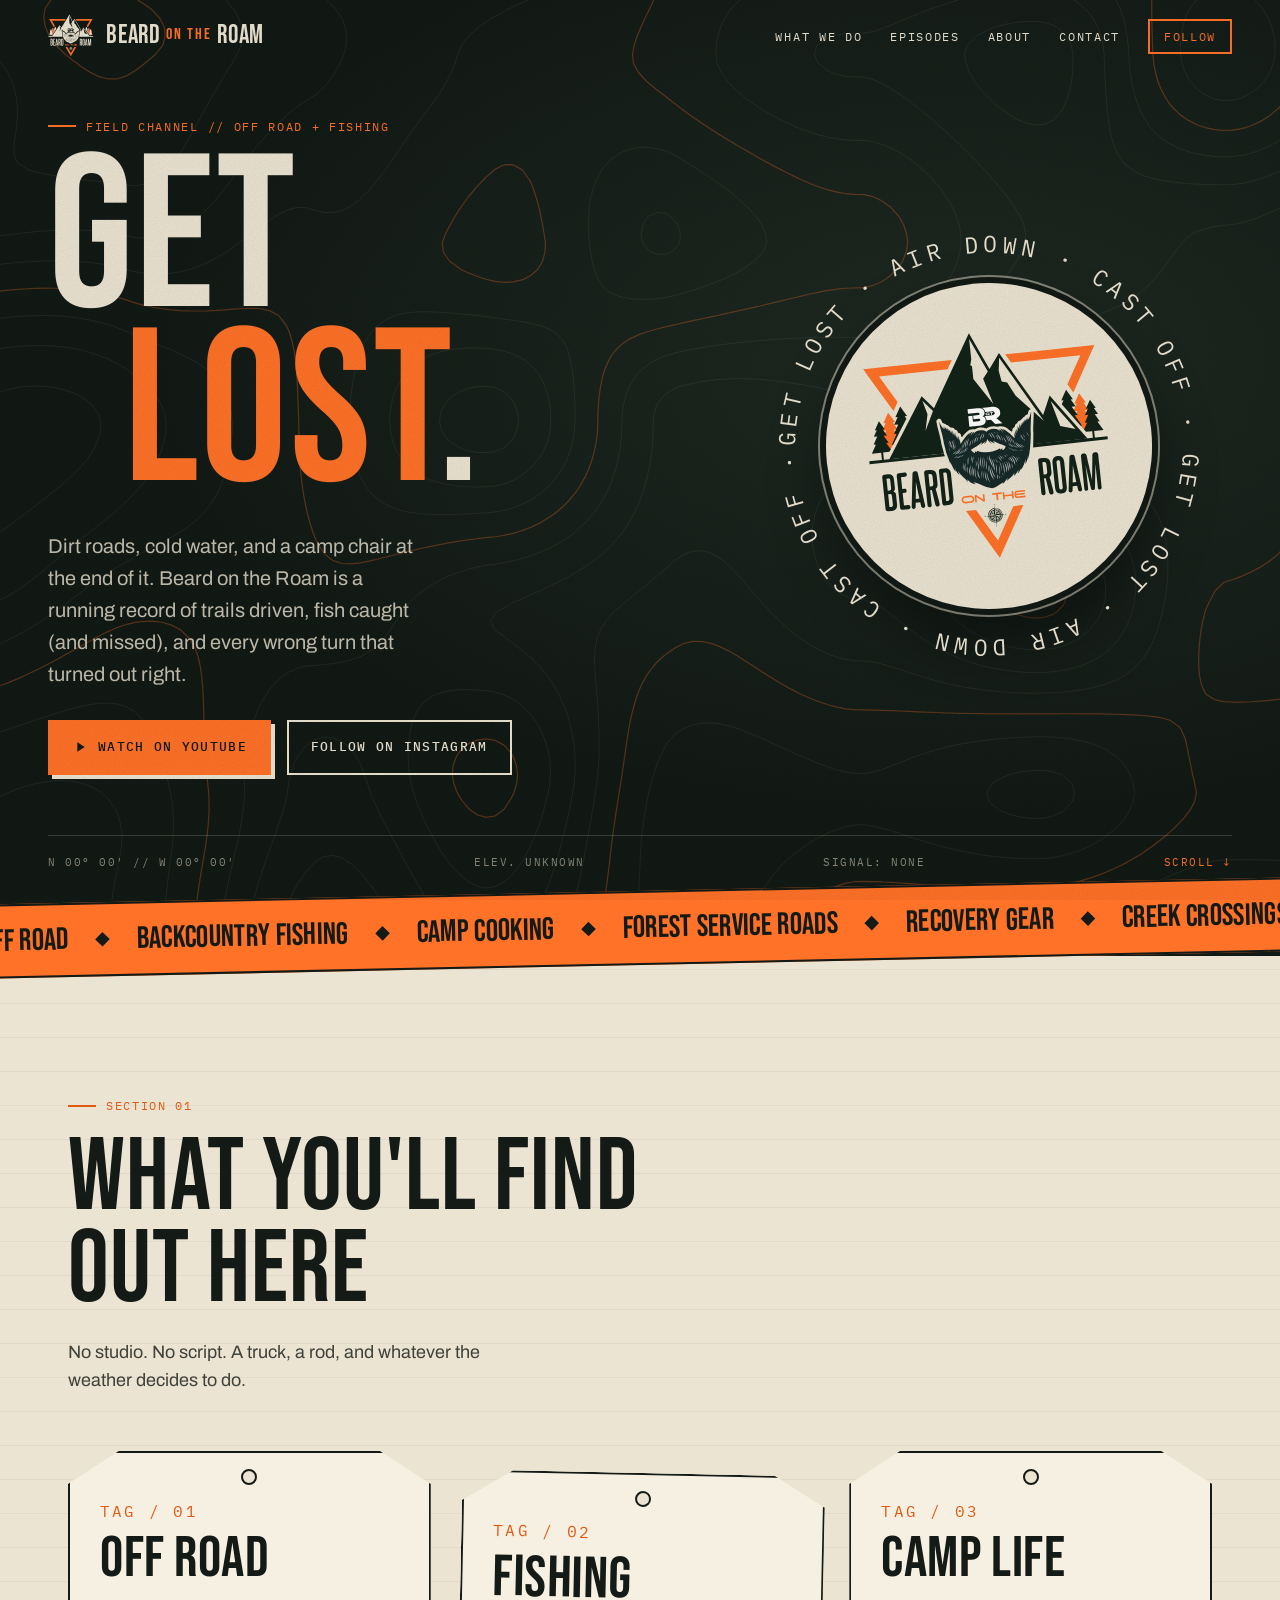
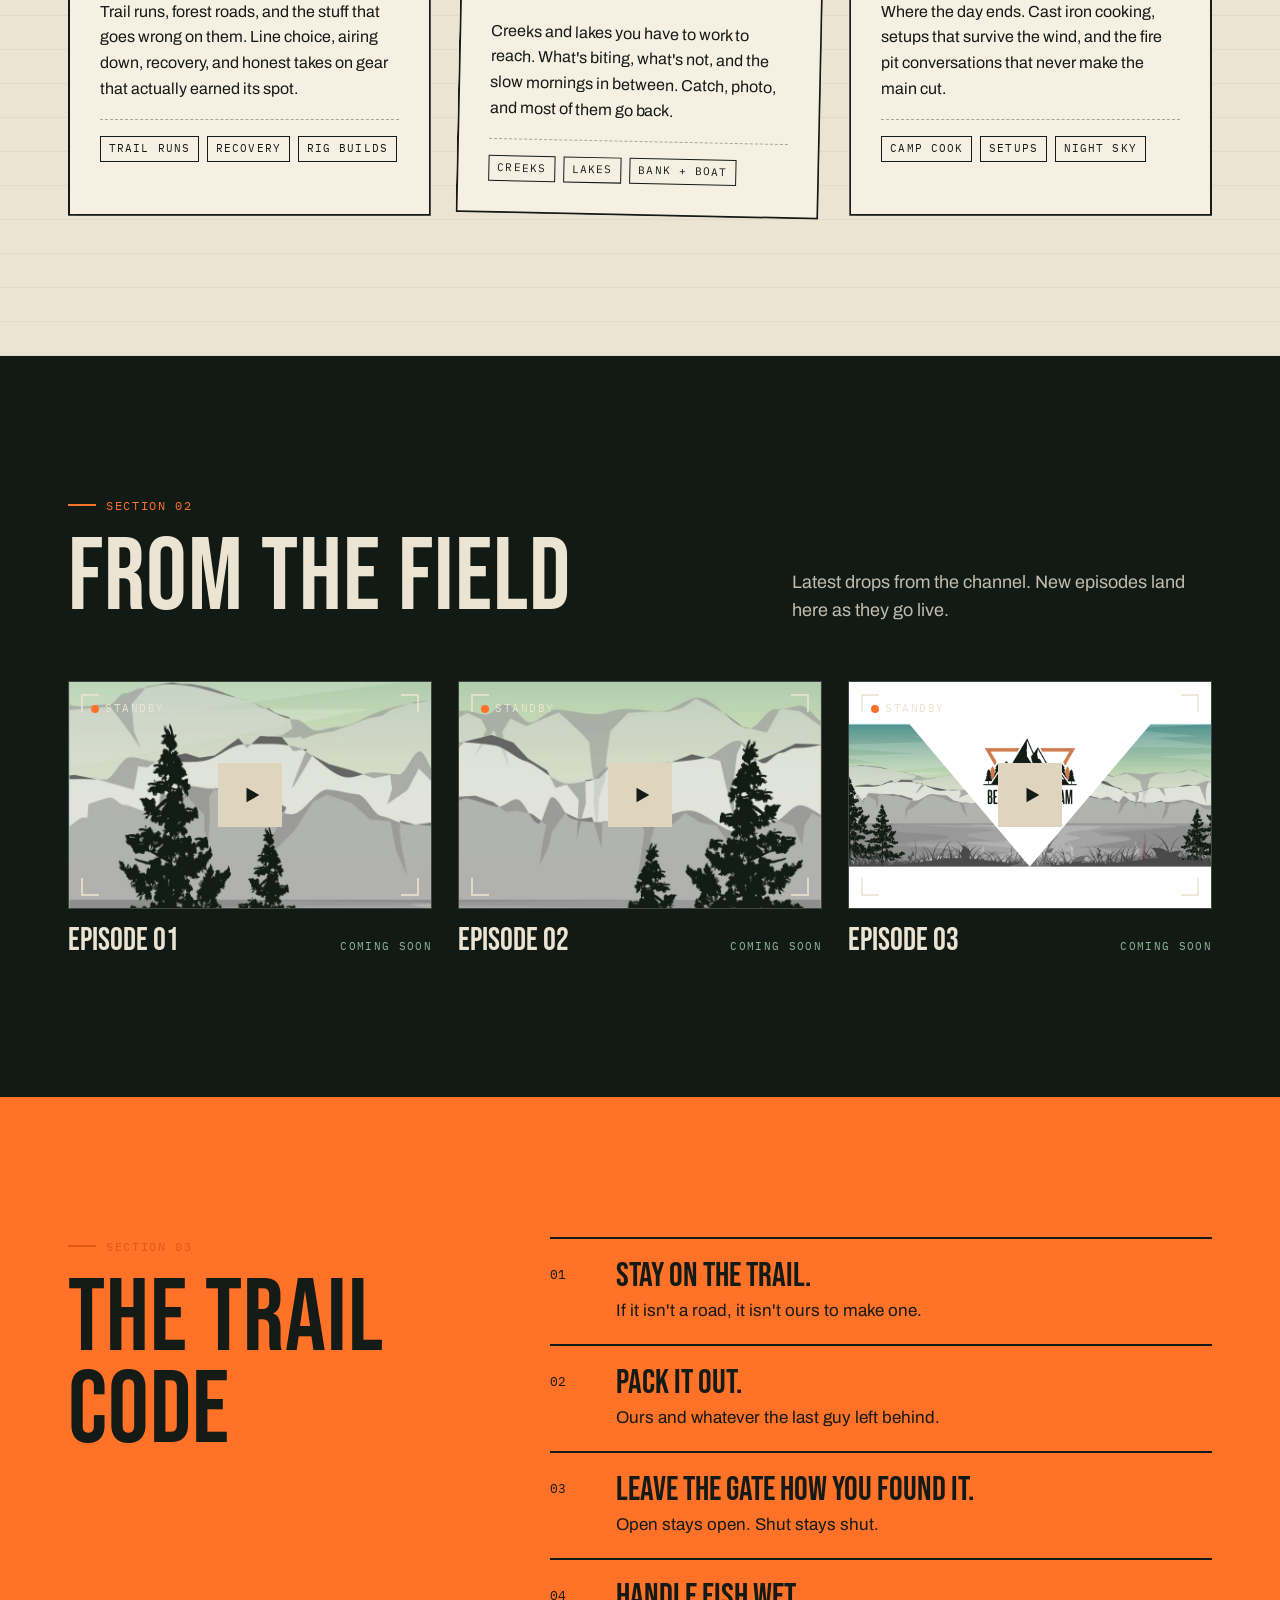
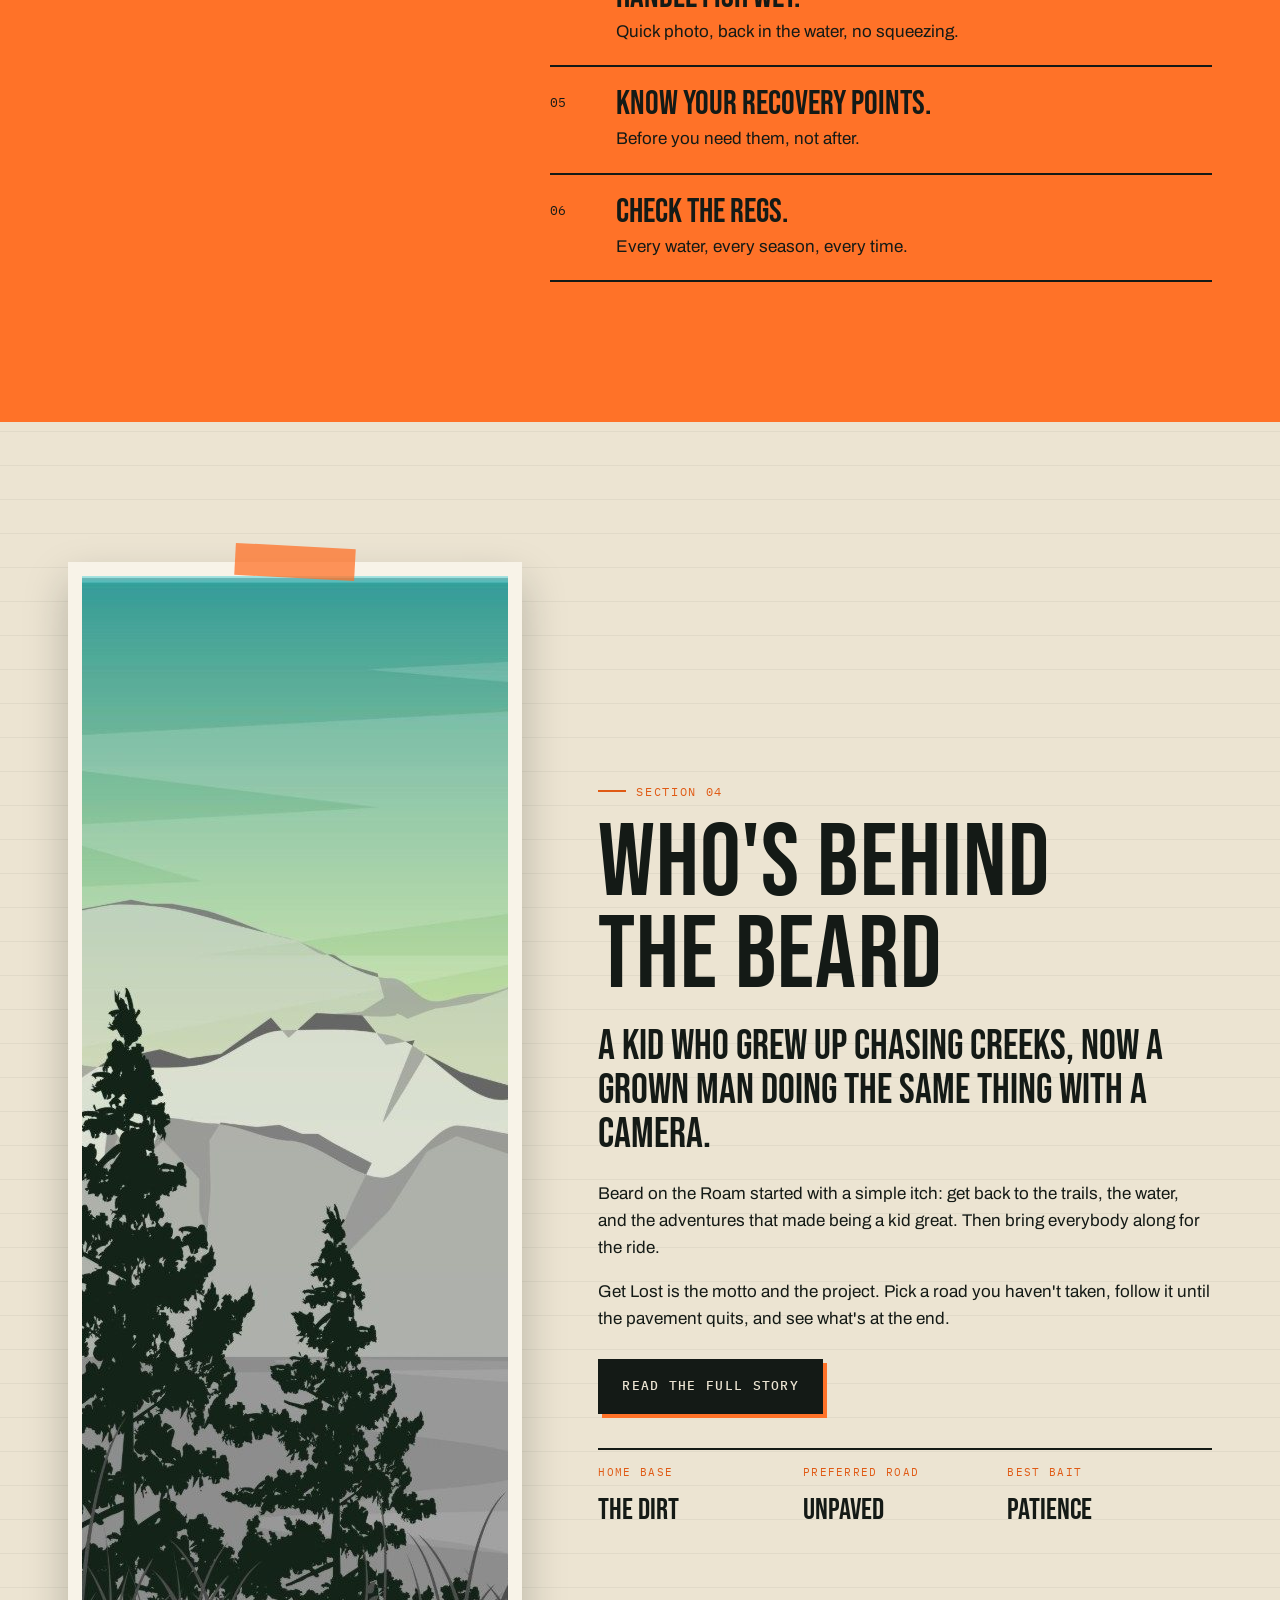
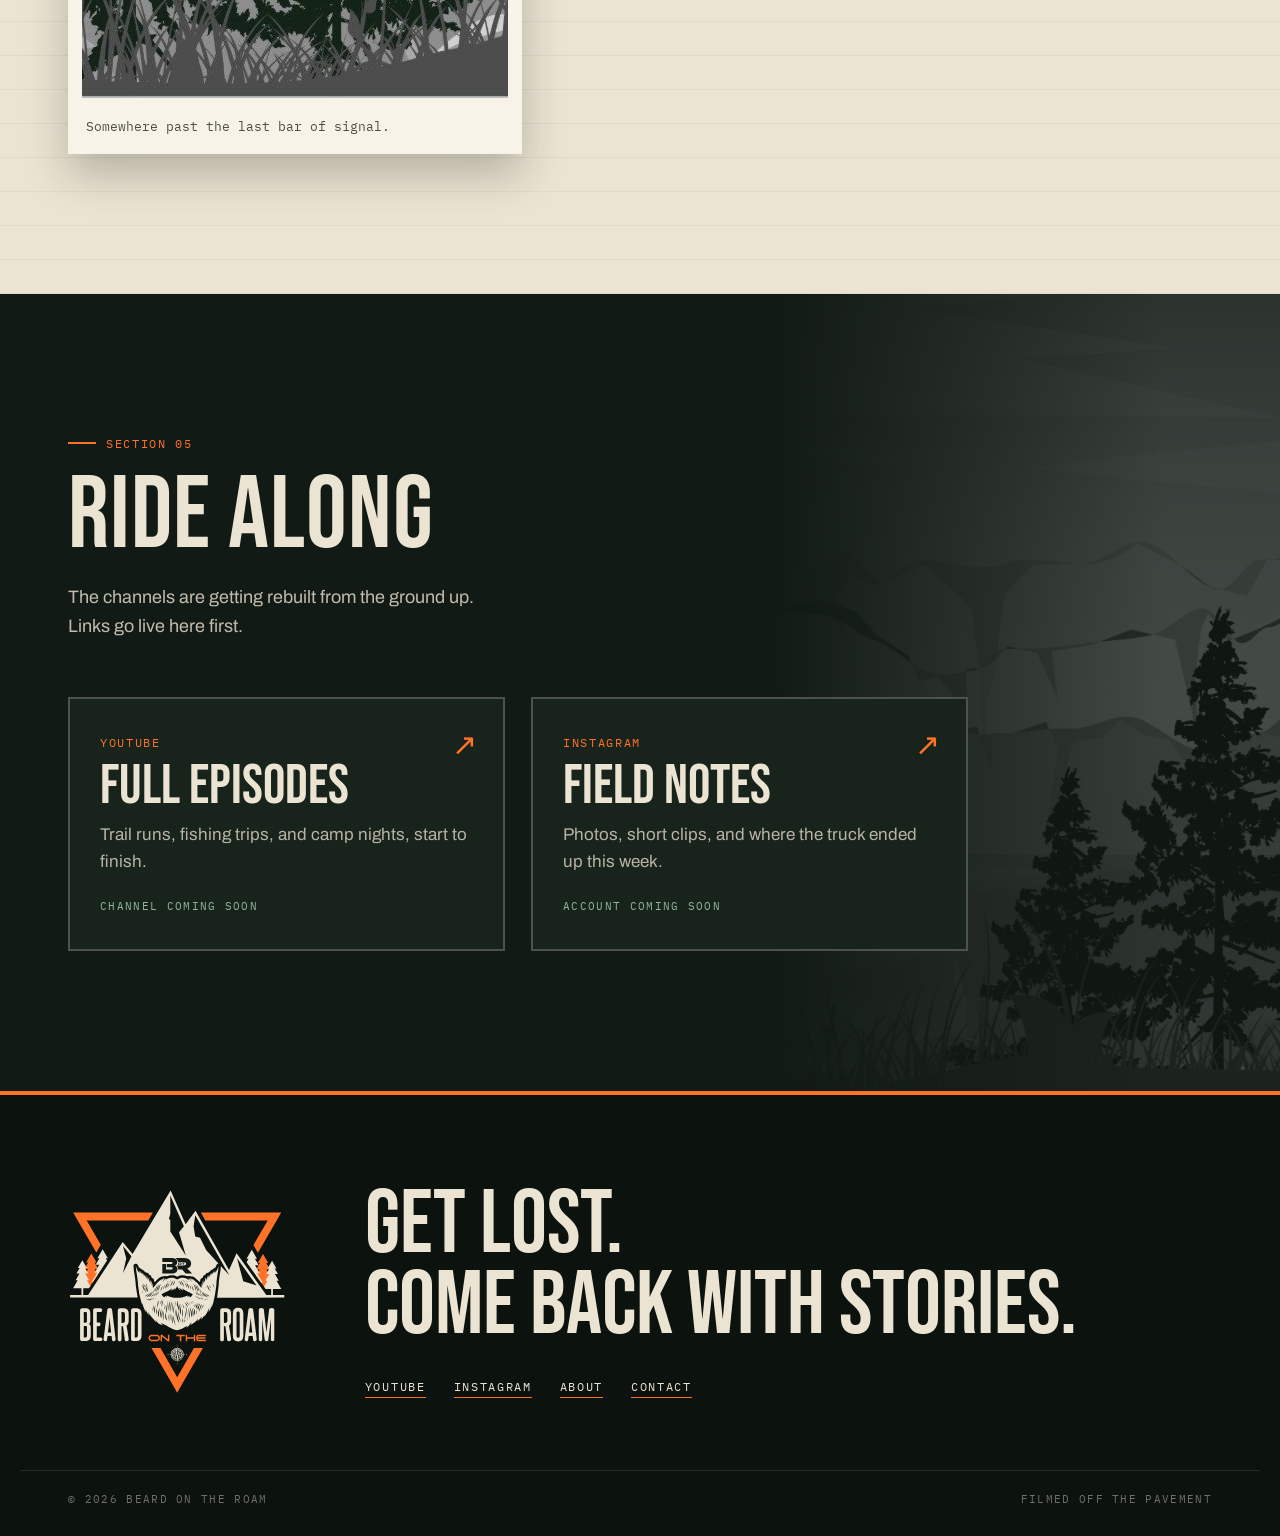
==== index.html @ a8d0b08c "Build Beard on the Roam site: home, about, contact Co-Authored-By: Claude Opus 5.5 <noreply@anthropi" ====
<!doctype html>
<html lang="en">
<head>
  <meta charset="utf-8">
  <meta name="viewport" content="width=device-width, initial-scale=1">
  <title>Beard on the Roam | Off Road, Fishing, Get Lost</title>
  <meta name="description" content="Beard on the Roam. Off road trails, backcountry fishing, and camp life filmed from the dirt. Watch on YouTube, follow on Instagram.">
  <meta name="theme-color" content="#121A15">

  <meta property="og:type" content="website">
  <meta property="og:title" content="Beard on the Roam">
  <meta property="og:description" content="Off road trails, backcountry fishing, and camp life. Get lost with us.">
  <meta property="og:image" content="assets/img/og-banner.jpg">
  <meta name="twitter:card" content="summary_large_image">

  <link rel="icon" type="image/svg+xml" href="assets/img/mark.svg">
  <link rel="preconnect" href="https://fonts.googleapis.com">
  <link rel="preconnect" href="https://fonts.gstatic.com" crossorigin>
  <link href="https://fonts.googleapis.com/css2?family=Bebas+Neue&family=Archivo:wght@400;500;700&family=IBM+Plex+Mono:wght@400;500&display=swap" rel="stylesheet">
  <link rel="stylesheet" href="assets/css/style.css">
</head>
<body>

  <a class="skip" href="#main">Skip to content</a>

  <!-- ============ HEADER ============ -->
  <header class="site-header" id="top">
    <a class="brand" href="index.html" aria-label="Beard on the Roam home">
      <img src="assets/img/logo-light.svg" alt="" width="46" height="44">
      <span class="brand-name">Beard <em>on the</em> Roam</span>
    </a>

    <nav class="nav" aria-label="Main">
      <button class="nav-toggle" aria-expanded="false" aria-controls="nav-list">
        <span class="nav-toggle-bars" aria-hidden="true"></span>
        <span class="sr">Menu</span>
      </button>
      <ul id="nav-list">
        <li><a href="index.html#what">What We Do</a></li>
        <li><a href="index.html#episodes">Episodes</a></li>
        <li><a href="about.html">About</a></li>
        <li><a href="contact.html">Contact</a></li>
        <li><a class="nav-cta" href="index.html#follow">Follow</a></li>
      </ul>
    </nav>
  </header>

  <main id="main">

    <!-- ============ HERO ============ -->
    <section class="hero">
      <canvas class="topo" aria-hidden="true"></canvas>

      <div class="hero-inner">
        <div class="hero-copy">
          <p class="label"><span class="dot"></span> Field Channel // Off Road + Fishing</p>
          <h1 class="hero-title">
            <span>Get</span>
            <span class="hero-title-2">Lost<i>.</i></span>
          </h1>
          <p class="hero-sub">
            Dirt roads, cold water, and a camp chair at the end of it.
            Beard on the Roam is a running record of trails driven,
            fish caught (and missed), and every wrong turn that turned out right.
          </p>
          <div class="hero-actions">
            <a class="btn btn-blaze" data-social="youtube" href="#follow">
              <svg viewBox="0 0 24 24" aria-hidden="true"><path d="M8 5v14l11-7z"/></svg>
              Watch on YouTube
            </a>
            <a class="btn btn-ghost" data-social="instagram" href="#follow">Follow on Instagram</a>
          </div>
        </div>

        <div class="hero-badge">
          <div class="patch">
            <img src="assets/img/logo.svg" alt="Beard on the Roam logo: a bearded face over mountains inside an orange triangle with a compass">
          </div>
          <svg class="ring" viewBox="0 0 200 200" aria-hidden="true">
            <defs><path id="circ" d="M100,100 m-88,0 a88,88 0 1,1 176,0 a88,88 0 1,1 -176,0"/></defs>
            <text><textPath href="#circ" textLength="548" lengthAdjust="spacing">GET LOST &#183; AIR DOWN &#183; CAST OFF &#183; GET LOST &#183; AIR DOWN &#183; CAST OFF &#183;</textPath></text>
          </svg>
        </div>
      </div>

      <div class="hero-foot">
        <span>N 00&#176; 00&#8242; // W 00&#176; 00&#8242;</span>
        <span>Elev. Unknown</span>
        <span>Signal: None</span>
        <a href="#what" class="scroll-cue">Scroll <span aria-hidden="true">&#8595;</span></a>
      </div>
    </section>

    <!-- ============ TICKER ============ -->
    <div class="ticker" aria-hidden="true">
      <div class="ticker-track">
        <span>Off Road</span><span>Backcountry Fishing</span><span>Camp Cooking</span><span>Forest Service Roads</span><span>Recovery Gear</span><span>Creek Crossings</span><span>Fire Pit Talks</span>
        <span>Off Road</span><span>Backcountry Fishing</span><span>Camp Cooking</span><span>Forest Service Roads</span><span>Recovery Gear</span><span>Creek Crossings</span><span>Fire Pit Talks</span>
      </div>
    </div>

    <!-- ============ WHAT WE DO ============ -->
    <section class="section paper" id="what">
      <div class="wrap">
        <header class="section-head">
          <p class="label label-dark">Section 01</p>
          <h2>What you'll find<br>out here</h2>
          <p class="section-lede">No studio. No script. A truck, a rod, and whatever the weather decides to do.</p>
        </header>

        <div class="tags">
          <article class="tag">
            <div class="tag-hole" aria-hidden="true"></div>
            <p class="tag-no">Tag / 01</p>
            <h3>Off Road</h3>
            <p>Trail runs, forest roads, and the stuff that goes wrong on them. Line choice, airing down, recovery, and honest takes on gear that actually earned its spot.</p>
            <ul class="tag-meta">
              <li>Trail Runs</li><li>Recovery</li><li>Rig Builds</li>
            </ul>
          </article>

          <article class="tag tag-tilt">
            <div class="tag-hole" aria-hidden="true"></div>
            <p class="tag-no">Tag / 02</p>
            <h3>Fishing</h3>
            <p>Creeks and lakes you have to work to reach. What's biting, what's not, and the slow mornings in between. Catch, photo, and most of them go back.</p>
            <ul class="tag-meta">
              <li>Creeks</li><li>Lakes</li><li>Bank + Boat</li>
            </ul>
          </article>

          <article class="tag">
            <div class="tag-hole" aria-hidden="true"></div>
            <p class="tag-no">Tag / 03</p>
            <h3>Camp Life</h3>
            <p>Where the day ends. Cast iron cooking, setups that survive the wind, and the fire pit conversations that never make the main cut.</p>
            <ul class="tag-meta">
              <li>Camp Cook</li><li>Setups</li><li>Night Sky</li>
            </ul>
          </article>
        </div>
      </div>
    </section>

    <!-- ============ EPISODES ============ -->
    <section class="section dark" id="episodes">
      <div class="wrap">
        <header class="section-head section-head-split">
          <div>
            <p class="label">Section 02</p>
            <h2>From the field</h2>
          </div>
          <p class="section-lede">Latest drops from the channel. New episodes land here as they go live.</p>
        </header>

        <!-- Cards are built by assets/js/main.js from the EPISODES list -->
        <div class="episodes" id="episode-grid"></div>
      </div>
    </section>

    <!-- ============ TRAIL CODE ============ -->
    <section class="section blaze" id="code">
      <div class="wrap code-wrap">
        <header class="section-head">
          <p class="label label-dark">Section 03</p>
          <h2>The trail code</h2>
        </header>
        <ol class="code-list">
          <li><span>Stay on the trail.</span> If it isn't a road, it isn't ours to make one.</li>
          <li><span>Pack it out.</span> Ours and whatever the last guy left behind.</li>
          <li><span>Leave the gate how you found it.</span> Open stays open. Shut stays shut.</li>
          <li><span>Handle fish wet.</span> Quick photo, back in the water, no squeezing.</li>
          <li><span>Know your recovery points.</span> Before you need them, not after.</li>
          <li><span>Check the regs.</span> Every water, every season, every time.</li>
        </ol>
      </div>
    </section>

    <!-- ============ ABOUT ============ -->
    <section class="section paper about" id="about">
      <div class="wrap about-grid">
        <figure class="about-photo">
          <img src="assets/img/landscape-left.jpg" alt="Illustrated pine trees in front of layered gray mountains under a green sky" loading="lazy" width="760" height="1122">
          <figcaption>Somewhere past the last bar of signal.</figcaption>
        </figure>

        <div class="about-copy">
          <p class="label label-dark">Section 04</p>
          <h2>Who's behind<br>the beard</h2>
          <p class="big">A kid who grew up chasing creeks, now a grown man doing the same thing with a camera.</p>
          <p>
            Beard on the Roam started with a simple itch: get back to the trails, the water,
            and the adventures that made being a kid great. Then bring everybody along for the ride.
          </p>
          <p>
            Get Lost is the motto and the project. Pick a road you haven't taken,
            follow it until the pavement quits, and see what's at the end.
          </p>
          <a class="btn btn-dark" href="about.html">Read the full story</a>
          <dl class="stats">
            <div><dt>Home Base</dt><dd>The Dirt</dd></div>
            <div><dt>Preferred Road</dt><dd>Unpaved</dd></div>
            <div><dt>Best Bait</dt><dd>Patience</dd></div>
          </dl>
        </div>
      </div>
    </section>

    <!-- ============ FOLLOW ============ -->
    <section class="section dark follow" id="follow">
      <div class="wrap">
        <header class="section-head">
          <p class="label">Section 05</p>
          <h2>Ride along</h2>
          <p class="section-lede">The channels are getting rebuilt from the ground up. Links go live here first.</p>
        </header>

        <div class="follow-grid">
          <a class="follow-card" data-social="youtube" href="#follow">
            <span class="follow-kind">YouTube</span>
            <span class="follow-title">Full episodes</span>
            <span class="follow-desc">Trail runs, fishing trips, and camp nights, start to finish.</span>
            <span class="follow-status" data-status="youtube">Channel coming soon</span>
            <span class="follow-arrow" aria-hidden="true">&#8599;</span>
          </a>
          <a class="follow-card" data-social="instagram" href="#follow">
            <span class="follow-kind">Instagram</span>
            <span class="follow-title">Field notes</span>
            <span class="follow-desc">Photos, short clips, and where the truck ended up this week.</span>
            <span class="follow-status" data-status="instagram">Account coming soon</span>
            <span class="follow-arrow" aria-hidden="true">&#8599;</span>
          </a>
        </div>
      </div>
      <img class="follow-scene" src="assets/img/landscape-right.jpg" alt="" loading="lazy" width="760" height="1122">
    </section>

  </main>

  <!-- ============ FOOTER ============ -->
  <footer class="site-footer">
    <div class="wrap footer-inner">
      <img class="footer-logo" src="assets/img/logo-light.svg" alt="Beard on the Roam" width="220" height="208" loading="lazy">
      <div class="footer-copy">
        <p class="footer-big">Get lost.<br>Come back with stories.</p>
        <ul class="footer-links">
          <li><a data-social="youtube" href="#follow">YouTube</a></li>
          <li><a data-social="instagram" href="#follow">Instagram</a></li>
          <li><a href="about.html">About</a></li>
          <li><a href="contact.html">Contact</a></li>
        </ul>
      </div>
    </div>
    <div class="wrap footer-base">
      <span>&#169; <span id="year"></span> Beard on the Roam</span>
      <span>Filmed off the pavement</span>
    </div>
  </footer>

  <script src="assets/js/main.js"></script>
</body>
</html>
---- assets/css/style.css ----
/* =========================================================
   Beard on the Roam
   Palette pulled straight from the logo file.
   ========================================================= */

:root {
  --pine: #121A15;        /* page dark */
  --pine-2: #18231C;      /* raised dark */
  --forest: #13231A;      /* logo dark green */
  --bone: #ECE4D2;        /* paper */
  --bone-2: #DFD5BF;      /* paper shade */
  --blaze: #FF7228;       /* logo orange */
  --blaze-deep: #E05A14;
  --rock: #B3B3B3;        /* logo gray */
  --sage: #8FB89A;        /* from the banner sky */
  --ink: #141A16;

  --display: "Bebas Neue", "Oswald", Impact, sans-serif;
  --body: "Archivo", "Helvetica Neue", Arial, sans-serif;
  --mono: "IBM Plex Mono", ui-monospace, Menlo, monospace;

  --gutter: clamp(16px, 4vw, 48px);
  --max: 1240px;
}

*, *::before, *::after { box-sizing: border-box; }
html { scroll-behavior: smooth; overflow-x: clip; }
body {
  margin: 0;
  background: var(--pine);
  color: var(--bone);
  font-family: var(--body);
  font-size: 17px;
  line-height: 1.6;
  -webkit-font-smoothing: antialiased;
  overflow-x: clip;
}
img { max-width: 100%; display: block; }
a { color: inherit; }
h1, h2, h3 { font-family: var(--display); font-weight: 400; line-height: .9; letter-spacing: .01em; margin: 0; }
p { margin: 0 0 1em; }

/* film grain over everything */
body::after {
  content: "";
  position: fixed; inset: 0;
  pointer-events: none;
  z-index: 100;
  opacity: .09;
  background-image: url("data:image/svg+xml,%3Csvg xmlns='http://www.w3.org/2000/svg' width='220' height='220'%3E%3Cfilter id='n'%3E%3CfeTurbulence type='fractalNoise' baseFrequency='.85' numOctaves='3' stitchTiles='stitch'/%3E%3CfeColorMatrix values='0 0 0 0 0 0 0 0 0 0 0 0 0 0 0 0 0 0 .9 0'/%3E%3C/filter%3E%3Crect width='100%25' height='100%25' filter='url(%23n)'/%3E%3C/svg%3E");
}

.skip { position: absolute; left: -999px; top: 8px; background: var(--blaze); color: var(--ink); padding: 8px 12px; z-index: 200; }
.skip:focus { left: 8px; }
.sr { position: absolute; width: 1px; height: 1px; overflow: hidden; clip: rect(0 0 0 0); }
:focus-visible { outline: 2px dashed var(--blaze); outline-offset: 3px; }

.wrap { max-width: var(--max); margin: 0 auto; padding: 0 var(--gutter); }

/* ---------- labels ---------- */
.label {
  font-family: var(--mono);
  font-size: 12px;
  letter-spacing: .14em;
  text-transform: uppercase;
  color: var(--blaze);
  margin: 0 0 18px;
  display: flex; align-items: center; gap: 10px;
}
.label::before { content: ""; width: 28px; height: 2px; background: currentColor; }
.label .dot { display: none; }
.label-dark { color: var(--blaze-deep); }

/* ---------- buttons ---------- */
.btn {
  display: inline-flex; align-items: center; gap: 10px;
  font-family: var(--mono); font-size: 13px; font-weight: 500;
  letter-spacing: .1em; text-transform: uppercase; text-decoration: none;
  padding: 15px 22px;
  border: 2px solid transparent;
  transition: transform .15s ease, background .15s ease, color .15s ease;
  cursor: pointer;
}
.btn svg { width: 16px; height: 16px; fill: currentColor; }
.btn:hover { transform: translate(-2px, -2px); }
.btn-blaze { background: var(--blaze); color: var(--ink); box-shadow: 4px 4px 0 var(--bone); }
.btn-blaze:hover { box-shadow: 6px 6px 0 var(--bone); }
.btn-ghost { border-color: var(--bone); color: var(--bone); }
.btn-ghost:hover { background: var(--bone); color: var(--ink); }
.btn-dark { background: var(--ink); color: var(--bone); box-shadow: 4px 4px 0 var(--blaze); }
.btn-dark:hover { box-shadow: 6px 6px 0 var(--blaze); }

/* =========================================================
   HEADER
   ========================================================= */
.site-header {
  position: fixed; top: 0; left: 0; right: 0; z-index: 50;
  display: flex; align-items: center; justify-content: space-between;
  padding: 14px var(--gutter);
  transition: background .25s ease, border-color .25s ease;
  border-bottom: 1px solid transparent;
}
.site-header.is-solid { background: rgba(18, 26, 21, .94); border-color: rgba(236, 228, 210, .12); backdrop-filter: blur(6px); }
.brand { display: flex; align-items: center; gap: 12px; text-decoration: none; }
.brand img { width: 46px; height: auto; }
.brand-name { font-family: var(--display); font-size: 26px; letter-spacing: .03em; line-height: 1; }
.brand-name em { font-style: normal; color: var(--blaze); font-size: .62em; vertical-align: middle; letter-spacing: .12em; }

.nav ul { list-style: none; margin: 0; padding: 0; display: flex; gap: 28px; align-items: center; }
.nav a {
  font-family: var(--mono); font-size: 12px; letter-spacing: .14em; text-transform: uppercase;
  text-decoration: none; padding: 6px 0; position: relative;
}
.nav a:not(.nav-cta)::after {
  content: ""; position: absolute; left: 0; right: 100%; bottom: 0; height: 2px; background: var(--blaze);
  transition: right .2s ease;
}
.nav a:not(.nav-cta):hover::after, .nav a[aria-current="page"]::after { right: 0; }
.nav-cta { border: 2px solid var(--blaze); color: var(--blaze); padding: 8px 14px !important; }
.nav-cta:hover { background: var(--blaze); color: var(--ink); }
.nav-toggle { display: none; }

@media (max-width: 860px) {
  .nav-toggle {
    display: grid; place-items: center; width: 44px; height: 44px;
    background: none; border: 2px solid var(--bone); color: var(--bone); cursor: pointer; position: relative; z-index: 2;
  }
  .nav-toggle-bars, .nav-toggle-bars::before, .nav-toggle-bars::after {
    display: block; width: 20px; height: 2px; background: currentColor; position: relative; transition: transform .2s ease;
  }
  .nav-toggle-bars::before, .nav-toggle-bars::after { content: ""; position: absolute; left: 0; }
  .nav-toggle-bars::before { top: -6px; }
  .nav-toggle-bars::after { top: 6px; }
  .nav-toggle[aria-expanded="true"] .nav-toggle-bars { background: transparent; }
  .nav-toggle[aria-expanded="true"] .nav-toggle-bars::before { transform: translateY(6px) rotate(45deg); }
  .nav-toggle[aria-expanded="true"] .nav-toggle-bars::after { transform: translateY(-6px) rotate(-45deg); }

  .nav ul {
    position: fixed; inset: 0; background: var(--pine);
    flex-direction: column; justify-content: center; gap: 22px;
    transform: translateY(-100%); transition: transform .3s ease;
  }
  .nav ul.is-open { transform: none; }
  .nav a { font-family: var(--display); font-size: 44px; letter-spacing: .02em; }
  .nav-cta { font-size: 36px !important; }
  .brand-name { font-size: 22px; }
}

/* =========================================================
   HERO
   ========================================================= */
.hero {
  position: relative;
  min-height: 100svh;
  display: flex; flex-direction: column; justify-content: center;
  padding: 110px var(--gutter) 0;
  overflow: hidden;
  background:
    radial-gradient(ellipse at 75% 40%, rgba(143, 184, 154, .10), transparent 60%),
    var(--pine);
}
.topo { position: absolute; inset: 0; width: 100%; height: 100%; opacity: .55; }
.hero-inner {
  position: relative; z-index: 1;
  max-width: var(--max); width: 100%; margin: 0 auto;
  display: grid; grid-template-columns: 1.15fr .85fr; gap: 40px; align-items: center;
}
.hero-title { font-size: clamp(120px, 17vw, 250px); line-height: .8; margin: 0 0 28px; }
.hero-title span { display: block; }
.hero-title-2 { color: var(--blaze); margin-left: .35em; }
.hero-title i { color: var(--bone); font-style: normal; }
.hero-sub { max-width: 34ch; font-size: clamp(17px, 1.6vw, 20px); color: rgba(236, 228, 210, .82); }
.hero-actions { display: flex; flex-wrap: wrap; gap: 16px; margin-top: 30px; }

.hero-badge { position: relative; justify-self: center; width: min(440px, 100%); aspect-ratio: 1; display: grid; place-items: center; }
.patch {
  width: 74%;
  background: var(--bone);
  padding: 9%;
  border-radius: 50%;
  aspect-ratio: 1;
  display: grid; place-items: center;
  box-shadow: 0 0 0 6px var(--pine), 0 0 0 8px rgba(236, 228, 210, .5), 0 30px 60px rgba(0, 0, 0, .45);
  transform: rotate(-6deg);
}
.ring { position: absolute; inset: 0; width: 100%; height: 100%; animation: spin 50s linear infinite; }
.ring text { font-family: var(--mono); font-size: 10.5px; fill: var(--bone); }
@keyframes spin { to { transform: rotate(360deg); } }

.hero-foot {
  position: relative; z-index: 1;
  max-width: var(--max); width: 100%; margin: 60px auto 0;
  display: flex; flex-wrap: wrap; gap: 10px 32px; justify-content: space-between;
  padding: 18px 0 22px;
  border-top: 1px solid rgba(236, 228, 210, .18);
  font-family: var(--mono); font-size: 11px; letter-spacing: .14em; text-transform: uppercase;
  color: rgba(236, 228, 210, .55);
}
.scroll-cue { text-decoration: none; color: var(--blaze); }

@media (max-width: 860px) {
  .hero-inner { grid-template-columns: 1fr; }
  .hero-badge { width: min(300px, 80%); order: -1; }
  .hero-title { font-size: clamp(110px, 34vw, 200px); }
  .hero-foot span:nth-child(2), .hero-foot span:nth-child(3) { display: none; }
}

/* page hero (about / contact) */
.page-hero {
  position: relative; overflow: hidden;
  padding: 160px var(--gutter) 80px;
  border-bottom: 1px solid rgba(236, 228, 210, .14);
}
.page-hero .wrap { position: relative; z-index: 1; padding: 0; }
.page-hero h1 { font-size: clamp(84px, 14vw, 200px); }
.page-hero h1 span { color: var(--blaze); }
.page-hero .hero-sub { max-width: 46ch; margin-top: 24px; }

/* =========================================================
   TICKER
   ========================================================= */
.ticker {
  background: var(--blaze); color: var(--ink);
  overflow: hidden; white-space: nowrap;
  border-top: 2px solid var(--ink); border-bottom: 2px solid var(--ink);
  transform: rotate(-1.2deg) scale(1.03);
  position: relative; z-index: 2;
  margin: -8px 0;
}
.ticker-track { display: inline-flex; animation: tick 40s linear infinite; }
.ticker span { font-family: var(--display); font-size: 30px; padding: 10px 0; display: inline-flex; align-items: center; }
.ticker span::after { content: ""; width: 10px; height: 10px; background: var(--ink); transform: rotate(45deg); margin: 0 28px; }
@keyframes tick { to { transform: translateX(-50%); } }

/* =========================================================
   SECTIONS
   ========================================================= */
.section { padding: clamp(80px, 11vw, 140px) 0; position: relative; }
.section h2 { font-size: clamp(56px, 8vw, 110px); }
.section-head { margin-bottom: 56px; }
.section-head-split { display: flex; justify-content: space-between; align-items: end; gap: 30px; flex-wrap: wrap; }
.section-lede { max-width: 42ch; font-size: 18px; margin-top: 20px; opacity: .8; }
.section-head-split .section-lede { margin: 0; }

.paper { background: var(--bone); color: var(--ink); }
.paper::before {
  /* faint ruled paper */
  content: ""; position: absolute; inset: 0; pointer-events: none;
  background-image: repeating-linear-gradient(0deg, rgba(20, 26, 22, .05) 0 1px, transparent 1px 34px);
}
.paper .wrap { position: relative; }
.dark { background: var(--pine); }
.blaze { background: var(--blaze); color: var(--ink); }

/* ---------- luggage tags ---------- */
.tags { display: grid; grid-template-columns: repeat(3, 1fr); gap: 28px; }
.tag {
  position: relative;
  background: #F6F0E2;
  border: 2px solid var(--ink);
  padding: 46px 30px 30px;
  clip-path: polygon(14% 0, 86% 0, 100% 9%, 100% 100%, 0 100%, 0 9%);
  box-shadow: 8px 8px 0 var(--ink);
  transition: transform .2s ease;
}
.tag:hover { transform: rotate(-1deg) translateY(-4px); }
.tag-tilt { transform: rotate(1.2deg); margin-top: 22px; }
.tag-tilt:hover { transform: rotate(0) translateY(-4px); }
.tag-hole {
  position: absolute; top: 16px; left: 50%; width: 16px; height: 16px; margin-left: -8px;
  border-radius: 50%; background: var(--bone); border: 2px solid var(--ink);
}
.tag-no { font-family: var(--mono); font-size: 12px; letter-spacing: .14em; text-transform: uppercase; color: var(--blaze-deep); margin-bottom: 8px; }
.tag h3 { font-size: 58px; margin-bottom: 14px; }
.tag p { font-size: 16px; }
.tag-meta { list-style: none; padding: 16px 0 0; margin: 18px 0 0; border-top: 1px dashed rgba(20, 26, 22, .35); display: flex; flex-wrap: wrap; gap: 8px; }
.tag-meta li { font-family: var(--mono); font-size: 11px; letter-spacing: .1em; text-transform: uppercase; border: 1px solid var(--ink); padding: 3px 8px; }

@media (max-width: 900px) {
  .tags { grid-template-columns: 1fr; max-width: 520px; }
  .tag-tilt { margin-top: 0; }
}

/* ---------- episodes ---------- */
.episodes { display: grid; grid-template-columns: repeat(3, 1fr); gap: 26px; }
.ep { text-decoration: none; display: block; }
.ep-thumb {
  position: relative; aspect-ratio: 16 / 10; overflow: hidden;
  background: var(--pine-2);
  border: 1px solid rgba(236, 228, 210, .18);
}
.ep-thumb img { width: 100%; height: 100%; object-fit: cover; filter: grayscale(.4) contrast(1.05); transition: transform .5s ease, filter .3s ease; }
.ep:hover .ep-thumb img { transform: scale(1.05); filter: none; }
.ep-thumb::after { /* corner brackets like a viewfinder */
  content: ""; position: absolute; inset: 12px; pointer-events: none;
  background:
    linear-gradient(var(--bone), var(--bone)) top left / 18px 2px,
    linear-gradient(var(--bone), var(--bone)) top left / 2px 18px,
    linear-gradient(var(--bone), var(--bone)) top right / 18px 2px,
    linear-gradient(var(--bone), var(--bone)) top right / 2px 18px,
    linear-gradient(var(--bone), var(--bone)) bottom left / 18px 2px,
    linear-gradient(var(--bone), var(--bone)) bottom left / 2px 18px,
    linear-gradient(var(--bone), var(--bone)) bottom right / 18px 2px,
    linear-gradient(var(--bone), var(--bone)) bottom right / 2px 18px;
  background-repeat: no-repeat; opacity: .8;
}
.ep-rec {
  position: absolute; top: 18px; left: 22px; z-index: 1;
  font-family: var(--mono); font-size: 11px; letter-spacing: .14em; color: var(--bone);
  display: flex; align-items: center; gap: 6px;
}
.ep-rec::before { content: ""; width: 8px; height: 8px; border-radius: 50%; background: var(--blaze); animation: blink 1.4s steps(2) infinite; }
@keyframes blink { 50% { opacity: 0; } }
.ep-play {
  position: absolute; left: 50%; top: 50%; width: 64px; height: 64px; margin: -32px 0 0 -32px;
  background: var(--blaze); display: grid; place-items: center;
  clip-path: polygon(0 0, 100% 0, 100% 100%, 0 100%);
  transition: transform .2s ease;
}
.ep-play svg { width: 22px; fill: var(--ink); margin-left: 3px; }
.ep:hover .ep-play { transform: scale(1.1) rotate(-4deg); }
.ep-info { padding: 16px 0 0; display: flex; justify-content: space-between; gap: 16px; align-items: baseline; }
.ep-title { font-family: var(--display); font-size: 32px; line-height: 1; }
.ep-meta { font-family: var(--mono); font-size: 11px; letter-spacing: .12em; text-transform: uppercase; color: var(--sage); white-space: nowrap; }
.ep.is-soon .ep-play { background: var(--bone-2); }
.ep.is-soon { cursor: default; }

@media (max-width: 900px) { .episodes { grid-template-columns: 1fr; max-width: 560px; } }

/* ---------- trail code ---------- */
.code-wrap { display: grid; grid-template-columns: .8fr 1.2fr; gap: 40px; }
.code-list { list-style: none; counter-reset: c; margin: 0; padding: 0; border-top: 2px solid var(--ink); }
.code-list li {
  counter-increment: c;
  display: grid; grid-template-columns: 54px 1fr; column-gap: 12px;
  padding: 20px 0; border-bottom: 2px solid var(--ink);
  font-size: 17px;
}
.code-list li::before { content: counter(c, decimal-leading-zero); font-family: var(--mono); font-size: 13px; padding-top: 6px; grid-row: span 2; }
.code-list li span { font-family: var(--display); font-size: 34px; line-height: 1; display: block; margin-bottom: 4px; }
@media (max-width: 860px) { .code-wrap { grid-template-columns: 1fr; } }

/* ---------- about teaser ---------- */
.about-grid { display: grid; grid-template-columns: .85fr 1.15fr; gap: clamp(40px, 6vw, 90px); align-items: center; }
.about-photo { margin: 0; position: relative; transform: rotate(-2deg); background: #F8F3E8; padding: 14px 14px 56px; box-shadow: 0 20px 40px rgba(20, 26, 22, .25); }
.about-photo::before { /* tape */
  content: ""; position: absolute; top: -16px; left: 50%; width: 120px; height: 32px; margin-left: -60px;
  background: rgba(255, 114, 40, .75); transform: rotate(3deg);
}
.about-photo img { aspect-ratio: 4 / 5; object-fit: cover; width: 100%; }
.about-photo figcaption { position: absolute; bottom: 16px; left: 18px; right: 18px; font-family: var(--mono); font-size: 13px; color: #4B4F45; }
.about-copy .big { font-family: var(--display); font-size: clamp(30px, 3.4vw, 42px); line-height: 1.05; margin: 22px 0; }
.about-copy h2 { margin-bottom: 4px; }
.about-copy .btn { margin-top: 10px; }
.stats { display: grid; grid-template-columns: repeat(3, 1fr); margin: 34px 0 0; border-top: 2px solid var(--ink); }
.stats div { padding: 14px 12px 0 0; }
.stats dt { font-family: var(--mono); font-size: 11px; letter-spacing: .12em; text-transform: uppercase; color: var(--blaze-deep); }
.stats dd { margin: 4px 0 0; font-family: var(--display); font-size: 30px; }
@media (max-width: 860px) {
  .about-grid { grid-template-columns: 1fr; }
  .about-photo { max-width: 380px; }
}

/* ---------- follow ---------- */
.follow { overflow: hidden; }
.follow .wrap { position: relative; z-index: 1; }
.follow-grid { display: grid; grid-template-columns: 1fr 1fr; gap: 26px; max-width: 900px; }
.follow-card {
  position: relative; display: flex; flex-direction: column; gap: 8px;
  padding: 34px 30px; text-decoration: none;
  background: var(--pine-2); border: 2px solid rgba(236, 228, 210, .25);
  transition: border-color .2s ease, transform .2s ease;
}
.follow-card:hover { border-color: var(--blaze); transform: translateY(-4px); }
.follow-kind { font-family: var(--mono); font-size: 12px; letter-spacing: .14em; text-transform: uppercase; color: var(--blaze); }
.follow-title { font-family: var(--display); font-size: 56px; line-height: .95; }
.follow-desc { opacity: .75; }
.follow-status { margin-top: 14px; font-family: var(--mono); font-size: 11px; letter-spacing: .12em; text-transform: uppercase; color: var(--sage); }
.follow-arrow { position: absolute; top: 22px; right: 26px; font-size: 30px; color: var(--blaze); transition: transform .2s ease; }
.follow-card:hover .follow-arrow { transform: translate(4px, -4px); }
.follow-scene {
  position: absolute; right: -4%; bottom: 0; width: min(46vw, 560px); height: 100%; object-fit: cover; object-position: left;
  opacity: .22; filter: grayscale(1) contrast(1.2);
  -webkit-mask-image: linear-gradient(to left, #000 30%, transparent);
  mask-image: linear-gradient(to left, #000 30%, transparent);
}
@media (max-width: 760px) {
  .follow-grid { grid-template-columns: 1fr; }
  .follow-scene { width: 100%; opacity: .12; }
}

/* =========================================================
   ABOUT PAGE
   ========================================================= */
.story { display: grid; grid-template-columns: 220px 1fr; gap: clamp(30px, 6vw, 90px); }
.story-side { position: sticky; top: 110px; align-self: start; font-family: var(--mono); font-size: 12px; letter-spacing: .12em; text-transform: uppercase; }
.story-side ol { list-style: none; margin: 0; padding: 0; border-left: 2px solid var(--ink); }
.story-side li { padding: 8px 0 8px 16px; }
.story-side a { text-decoration: none; }
.story-side a:hover { color: var(--blaze-deep); }
.story-body { max-width: 680px; }
.chapter { padding-bottom: 60px; margin-bottom: 60px; border-bottom: 2px dashed rgba(20, 26, 22, .3); scroll-margin-top: 110px; }
.chapter:last-child { border-bottom: 0; margin-bottom: 0; padding-bottom: 0; }
.chapter h2 { font-size: clamp(48px, 6vw, 80px); margin-bottom: 22px; }
.chapter p { font-size: 18px; }
.chapter .lead { font-family: var(--display); font-size: clamp(30px, 3.4vw, 40px); line-height: 1.08; }
.pull {
  margin: 34px 0; padding: 26px 28px; background: var(--ink); color: var(--bone);
  font-family: var(--display); font-size: clamp(32px, 4vw, 48px); line-height: 1;
  box-shadow: 8px 8px 0 var(--blaze); transform: rotate(-1deg);
}
.pull span { color: var(--blaze); }
.story-photo { margin: 34px 0; }
@media (max-width: 860px) {
  .story { grid-template-columns: 1fr; }
  .story-side { position: static; }
  .story-side ol { display: flex; flex-wrap: wrap; border-left: 0; gap: 4px 18px; }
  .story-side li { padding: 0; }
}

/* =========================================================
   CONTACT PAGE
   ========================================================= */
.contact-grid { display: grid; grid-template-columns: .8fr 1.2fr; gap: clamp(40px, 6vw, 90px); align-items: start; }
.contact-side h2 { font-size: clamp(48px, 6vw, 76px); margin-bottom: 20px; }
.email-block {
  display: block; margin: 26px 0; padding: 22px 24px;
  border: 2px solid var(--ink); background: #F6F0E2; box-shadow: 6px 6px 0 var(--ink);
  text-decoration: none;
}
.email-block small { display: block; font-family: var(--mono); font-size: 11px; letter-spacing: .14em; text-transform: uppercase; color: var(--blaze-deep); margin-bottom: 6px; }
.email-block strong { font-family: var(--display); font-weight: 400; font-size: clamp(26px, 3vw, 34px); line-height: 1; word-break: break-word; }
.reasons { list-style: none; margin: 0; padding: 0; border-top: 2px solid var(--ink); }
.reasons li { padding: 12px 0; border-bottom: 1px dashed rgba(20, 26, 22, .35); font-size: 16px; }
.reasons b { font-family: var(--mono); font-weight: 500; font-size: 12px; letter-spacing: .1em; text-transform: uppercase; margin-right: 8px; color: var(--blaze-deep); }

.form {
  background: var(--ink); color: var(--bone);
  padding: clamp(26px, 4vw, 44px);
  box-shadow: 10px 10px 0 var(--blaze);
  position: relative;
}
.form-head { display: flex; justify-content: space-between; gap: 12px; flex-wrap: wrap; font-family: var(--mono); font-size: 11px; letter-spacing: .14em; text-transform: uppercase; color: rgba(236, 228, 210, .55); padding-bottom: 18px; margin-bottom: 26px; border-bottom: 1px solid rgba(236, 228, 210, .18); }
.form-row { display: grid; grid-template-columns: 1fr 1fr; gap: 20px; }
.field { display: flex; flex-direction: column; gap: 8px; margin-bottom: 22px; }
.field label { font-family: var(--mono); font-size: 12px; letter-spacing: .12em; text-transform: uppercase; color: var(--blaze); }
.field input, .field select, .field textarea {
  font: inherit; font-size: 17px; color: var(--bone);
  background: transparent; border: 0; border-bottom: 2px solid rgba(236, 228, 210, .35);
  padding: 10px 0; border-radius: 0; width: 100%;
  transition: border-color .2s ease;
}
.field select { appearance: none; background: transparent url("data:image/svg+xml,%3Csvg xmlns='http://www.w3.org/2000/svg' width='12' height='8'%3E%3Cpath d='M1 1l5 5 5-5' stroke='%23FF7228' stroke-width='2' fill='none'/%3E%3C/svg%3E") no-repeat right 4px center; }
.field select option { color: var(--ink); }
.field textarea { min-height: 150px; resize: vertical; }
.field input:focus, .field select:focus, .field textarea:focus { outline: none; border-color: var(--blaze); }
.field input::placeholder, .field textarea::placeholder { color: rgba(236, 228, 210, .35); }
.hp { position: absolute; left: -5000px; }
.form-foot { display: flex; align-items: center; justify-content: space-between; gap: 18px; flex-wrap: wrap; margin-top: 10px; }
.form-note { font-family: var(--mono); font-size: 12px; color: rgba(236, 228, 210, .6); margin: 0; max-width: 34ch; }
.form-status { margin-top: 18px; font-family: var(--mono); font-size: 13px; min-height: 1em; }
.form-status.ok { color: var(--sage); }
.form-status.err { color: var(--blaze); }
.btn[disabled] { opacity: .5; cursor: not-allowed; transform: none; }
@media (max-width: 860px) {
  .contact-grid { grid-template-columns: 1fr; }
  .form-row { grid-template-columns: 1fr; gap: 0; }
}

/* =========================================================
   FOOTER
   ========================================================= */
.site-footer { background: #0C120E; padding: 90px 0 28px; border-top: 4px solid var(--blaze); }
.footer-inner { display: grid; grid-template-columns: auto 1fr; gap: clamp(30px, 6vw, 80px); align-items: center; }
.footer-logo { width: clamp(150px, 18vw, 220px); height: auto; }
.footer-big { font-family: var(--display); font-size: clamp(48px, 7vw, 96px); line-height: .9; margin-bottom: 26px; }
.footer-links { list-style: none; margin: 0; padding: 0; display: flex; flex-wrap: wrap; gap: 12px 28px; }
.footer-links a { font-family: var(--mono); font-size: 12px; letter-spacing: .14em; text-transform: uppercase; text-decoration: none; border-bottom: 1px solid var(--blaze); padding-bottom: 3px; }
.footer-links a:hover { color: var(--blaze); }
.footer-base {
  display: flex; justify-content: space-between; flex-wrap: wrap; gap: 10px;
  margin-top: 70px; padding-top: 20px; border-top: 1px solid rgba(236, 228, 210, .12);
  font-family: var(--mono); font-size: 11px; letter-spacing: .12em; text-transform: uppercase; color: rgba(236, 228, 210, .45);
}
@media (max-width: 700px) { .footer-inner { grid-template-columns: 1fr; } }

/* ---------- reveal on scroll ---------- */
.reveal { opacity: 0; transform: translateY(26px); transition: opacity .7s ease, transform .7s ease; }
.reveal.is-in { opacity: 1; transform: none; }
.tag.reveal.is-in.tag-tilt { transform: rotate(1.2deg); }

@media (prefers-reduced-motion: reduce) {
  html { scroll-behavior: auto; }
  .ring, .ticker-track, .ep-rec::before { animation: none; }
  .reveal { opacity: 1; transform: none; transition: none; }
}
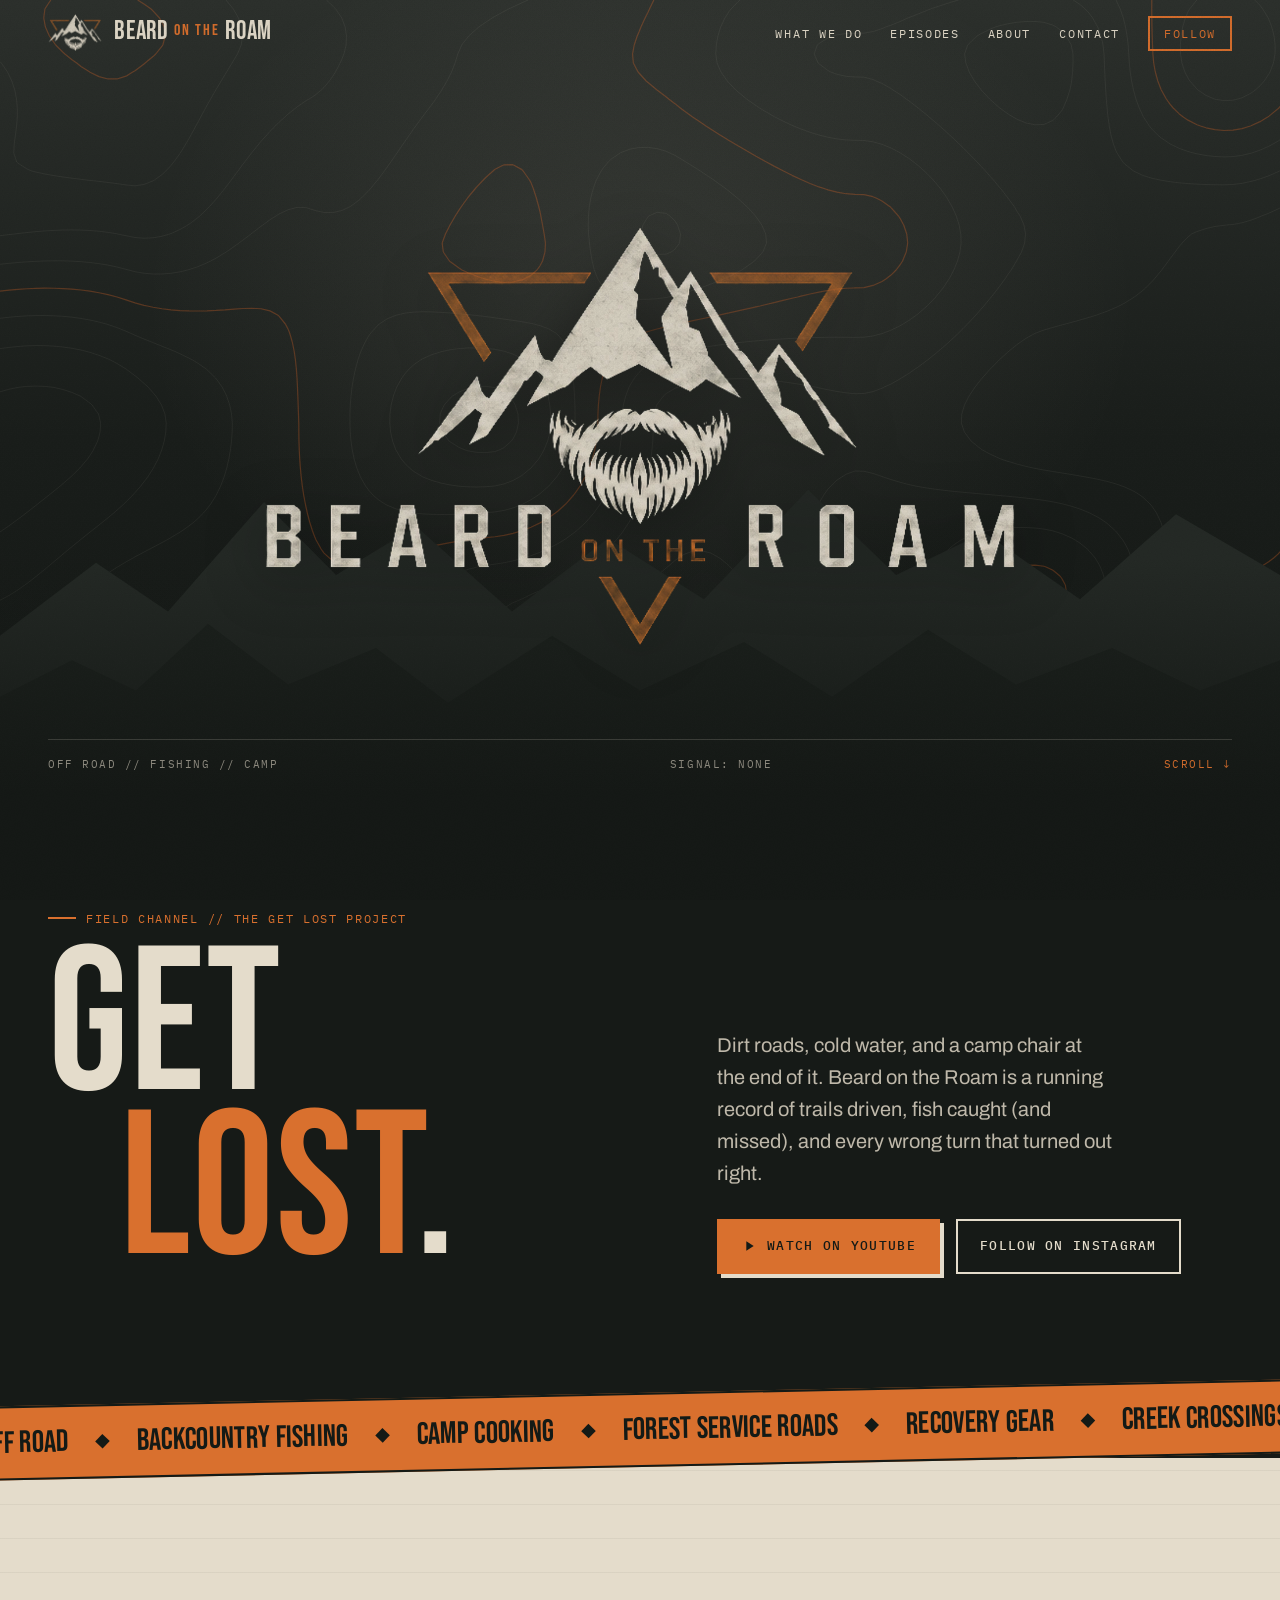
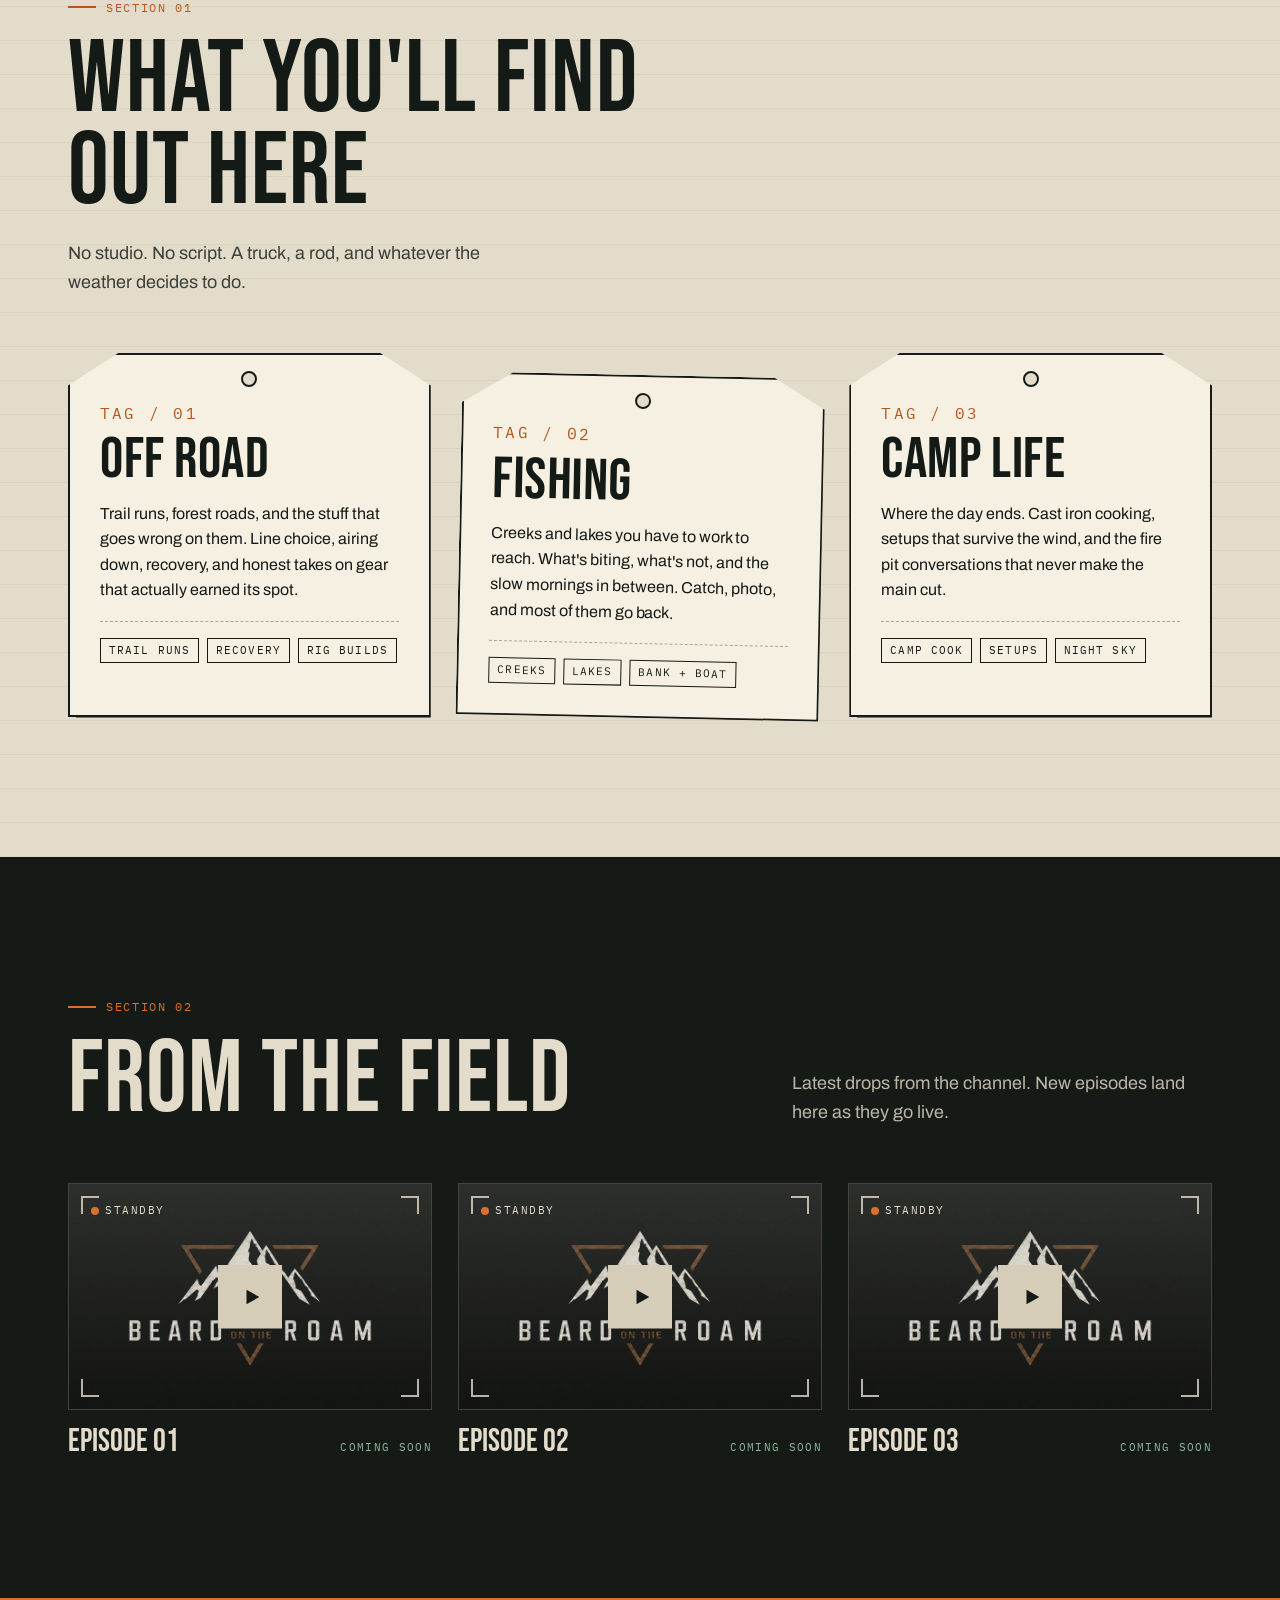
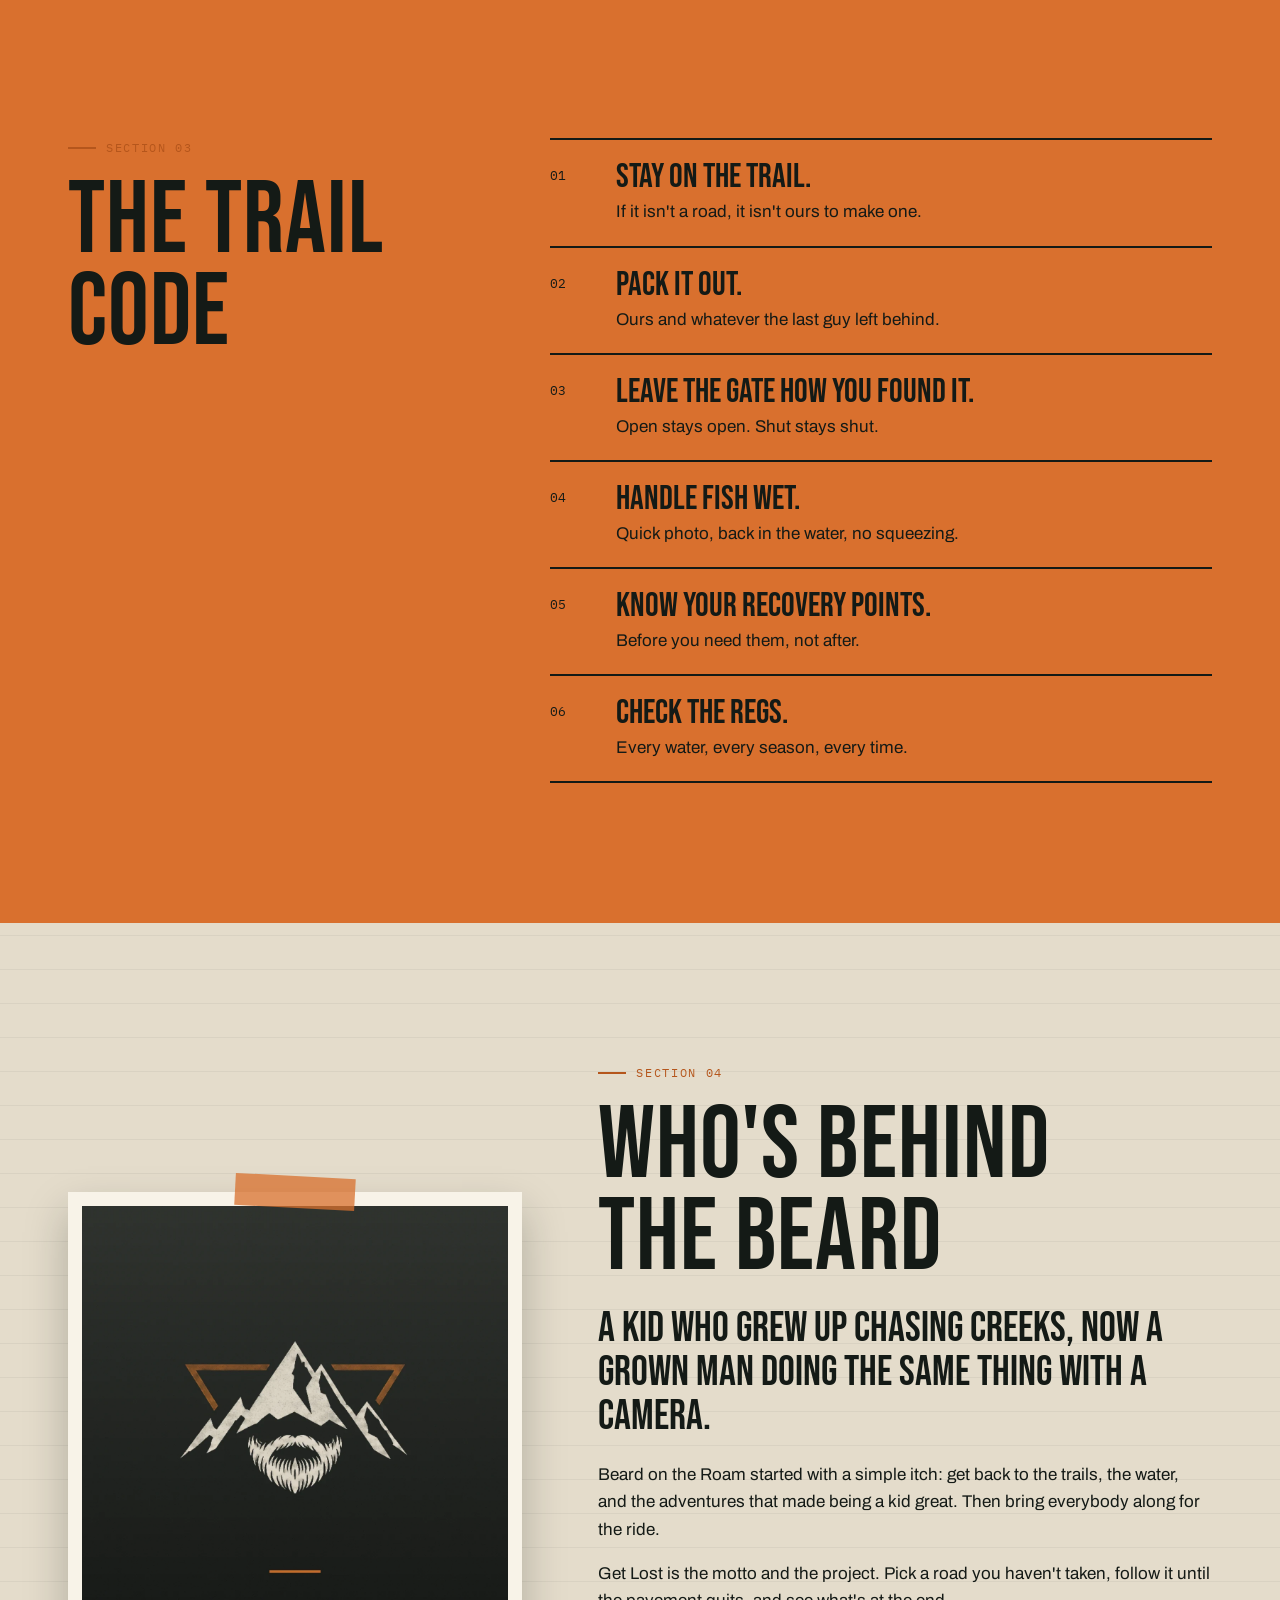
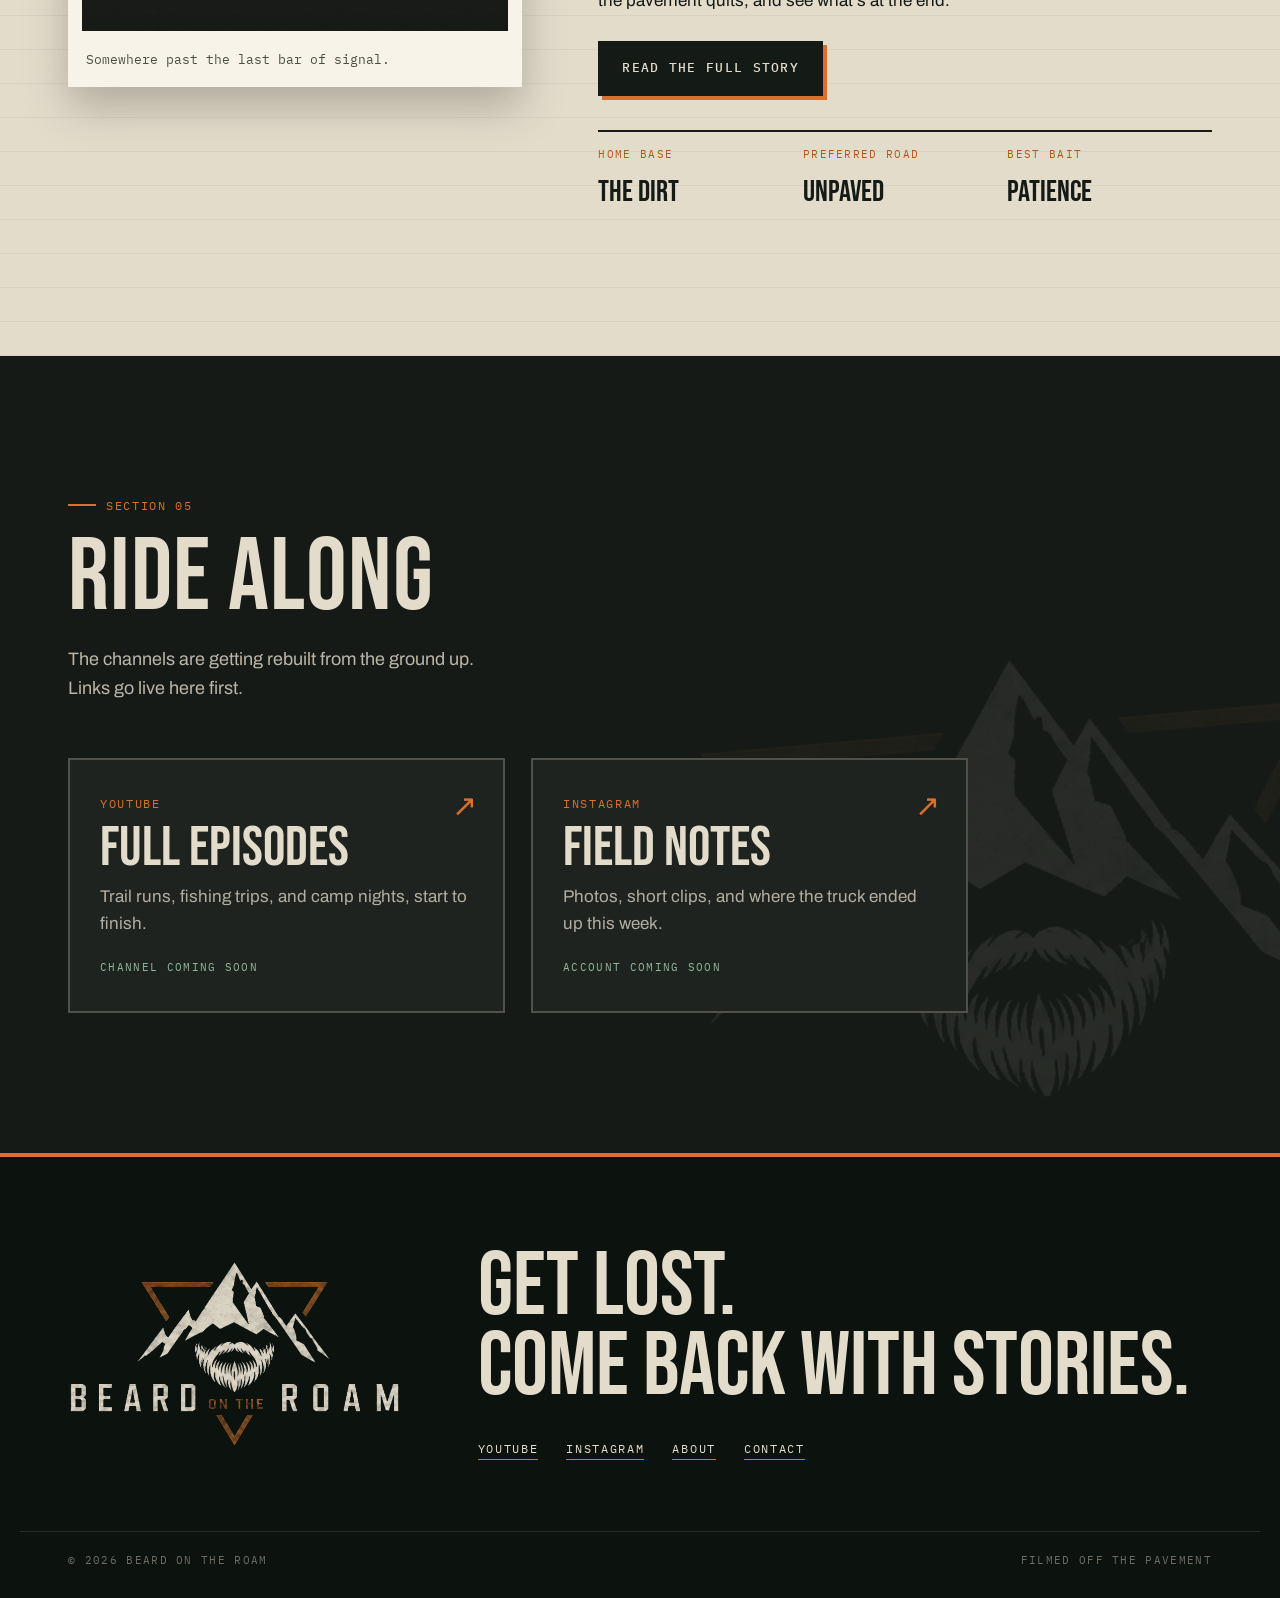
==== commit 2065f444: "Switch to new rugged logo set and banner-ready home page New transparent wordmark and mark replace t" ====
--- a/index.html
+++ b/index.html
@@ -5,7 +5,7 @@
   <meta name="viewport" content="width=device-width, initial-scale=1">
   <title>Beard on the Roam | Off Road, Fishing, Get Lost</title>
   <meta name="description" content="Beard on the Roam. Off road trails, backcountry fishing, and camp life filmed from the dirt. Watch on YouTube, follow on Instagram.">
-  <meta name="theme-color" content="#121A15">
+  <meta name="theme-color" content="#161A17">
 
   <meta property="og:type" content="website">
   <meta property="og:title" content="Beard on the Roam">
@@ -13,7 +13,8 @@
   <meta property="og:image" content="assets/img/og-banner.jpg">
   <meta name="twitter:card" content="summary_large_image">
 
-  <link rel="icon" type="image/svg+xml" href="assets/img/mark.svg">
+  <link rel="icon" type="image/png" sizes="64x64" href="assets/img/favicon-64.png">
+  <link rel="apple-touch-icon" href="assets/img/apple-touch-icon.png">
   <link rel="preconnect" href="https://fonts.googleapis.com">
   <link rel="preconnect" href="https://fonts.gstatic.com" crossorigin>
   <link href="https://fonts.googleapis.com/css2?family=Bebas+Neue&family=Archivo:wght@400;500;700&family=IBM+Plex+Mono:wght@400;500&display=swap" rel="stylesheet">
@@ -26,7 +27,7 @@
   <!-- ============ HEADER ============ -->
   <header class="site-header" id="top">
     <a class="brand" href="index.html" aria-label="Beard on the Roam home">
-      <img src="assets/img/logo-light.svg" alt="" width="46" height="44">
+      <img src="assets/img/mark.webp" alt="" width="54" height="37">
       <span class="brand-name">Beard <em>on the</em> Roam</span>
     </a>
 
@@ -47,17 +48,32 @@
 
   <main id="main">
 
-    <!-- ============ HERO ============ -->
-    <section class="hero">
+    <!-- ============ BANNER ============ -->
+    <!-- Shows assets/img/hero-banner.jpg when it exists (set in main.js). Until then: logo over a dark topo backdrop. -->
+    <section class="banner" id="banner">
       <canvas class="topo" aria-hidden="true"></canvas>
-
+      <div class="banner-ridge" aria-hidden="true"></div>
+      <h1 class="banner-title">
+        <img class="banner-logo" src="assets/img/wordmark.webp" alt="Beard on the Roam" width="1324" height="747">
+      </h1>
+      <div class="hero-foot">
+        <span>Off Road // Fishing // Camp</span>
+        <span>Signal: None</span>
+        <a href="#intro" class="scroll-cue">Scroll <span aria-hidden="true">&#8595;</span></a>
+      </div>
+    </section>
+
+    <!-- ============ INTRO ============ -->
+    <section class="hero" id="intro">
       <div class="hero-inner">
-        <div class="hero-copy">
-          <p class="label"><span class="dot"></span> Field Channel // Off Road + Fishing</p>
-          <h1 class="hero-title">
+        <div>
+          <p class="label">Field Channel // The Get Lost Project</p>
+          <h2 class="hero-title">
             <span>Get</span>
             <span class="hero-title-2">Lost<i>.</i></span>
-          </h1>
+          </h2>
+        </div>
+        <div class="hero-copy">
           <p class="hero-sub">
             Dirt roads, cold water, and a camp chair at the end of it.
             Beard on the Roam is a running record of trails driven,
@@ -71,23 +87,6 @@
             <a class="btn btn-ghost" data-social="instagram" href="#follow">Follow on Instagram</a>
           </div>
         </div>
-
-        <div class="hero-badge">
-          <div class="patch">
-            <img src="assets/img/logo.svg" alt="Beard on the Roam logo: a bearded face over mountains inside an orange triangle with a compass">
-          </div>
-          <svg class="ring" viewBox="0 0 200 200" aria-hidden="true">
-            <defs><path id="circ" d="M100,100 m-88,0 a88,88 0 1,1 176,0 a88,88 0 1,1 -176,0"/></defs>
-            <text><textPath href="#circ" textLength="548" lengthAdjust="spacing">GET LOST &#183; AIR DOWN &#183; CAST OFF &#183; GET LOST &#183; AIR DOWN &#183; CAST OFF &#183;</textPath></text>
-          </svg>
-        </div>
-      </div>
-
-      <div class="hero-foot">
-        <span>N 00&#176; 00&#8242; // W 00&#176; 00&#8242;</span>
-        <span>Elev. Unknown</span>
-        <span>Signal: None</span>
-        <a href="#what" class="scroll-cue">Scroll <span aria-hidden="true">&#8595;</span></a>
       </div>
     </section>
 
@@ -180,7 +179,7 @@
     <section class="section paper about" id="about">
       <div class="wrap about-grid">
         <figure class="about-photo">
-          <img src="assets/img/landscape-left.jpg" alt="Illustrated pine trees in front of layered gray mountains under a green sky" loading="lazy" width="760" height="1122">
+          <img src="assets/img/mark-on-dark.webp" alt="Beard on the Roam mark: a beard beneath rugged mountain peaks inside a copper triangle" loading="lazy" width="1200" height="1200">
           <figcaption>Somewhere past the last bar of signal.</figcaption>
         </figure>
 
@@ -232,7 +231,7 @@
           </a>
         </div>
       </div>
-      <img class="follow-scene" src="assets/img/landscape-right.jpg" alt="" loading="lazy" width="760" height="1122">
+      <img class="follow-scene" src="assets/img/mark.webp" alt="" loading="lazy" width="883" height="599">
     </section>
 
   </main>
@@ -240,7 +239,7 @@
   <!-- ============ FOOTER ============ -->
   <footer class="site-footer">
     <div class="wrap footer-inner">
-      <img class="footer-logo" src="assets/img/logo-light.svg" alt="Beard on the Roam" width="220" height="208" loading="lazy">
+      <img class="footer-logo" src="assets/img/wordmark.webp" alt="Beard on the Roam" width="1324" height="747" loading="lazy">
       <div class="footer-copy">
         <p class="footer-big">Get lost.<br>Come back with stories.</p>
         <ul class="footer-links">
--- a/assets/css/style.css
+++ b/assets/css/style.css
@@ -4,13 +4,13 @@
    ========================================================= */
 
 :root {
-  --pine: #121A15;        /* page dark */
-  --pine-2: #18231C;      /* raised dark */
+  --pine: #161A17;        /* page dark, from the new logo backdrop */
+  --pine-2: #1E231F;      /* raised dark */
   --forest: #13231A;      /* logo dark green */
-  --bone: #ECE4D2;        /* paper */
-  --bone-2: #DFD5BF;      /* paper shade */
-  --blaze: #FF7228;       /* logo orange */
-  --blaze-deep: #E05A14;
+  --bone: #E4DCCB;        /* paper, logo cream */
+  --bone-2: #D6CDB9;      /* paper shade */
+  --blaze: #D9702E;       /* logo copper */
+  --blaze-deep: #B5561C;
   --rock: #B3B3B3;        /* logo gray */
   --sage: #8FB89A;        /* from the banner sky */
   --ink: #141A16;
@@ -35,7 +35,7 @@
   -webkit-font-smoothing: antialiased;
   overflow-x: clip;
 }
-img { max-width: 100%; display: block; }
+img { max-width: 100%; height: auto; display: block; }
 a { color: inherit; }
 h1, h2, h3 { font-family: var(--display); font-weight: 400; line-height: .9; letter-spacing: .01em; margin: 0; }
 p { margin: 0 0 1em; }
@@ -100,9 +100,9 @@
   transition: background .25s ease, border-color .25s ease;
   border-bottom: 1px solid transparent;
 }
-.site-header.is-solid { background: rgba(18, 26, 21, .94); border-color: rgba(236, 228, 210, .12); backdrop-filter: blur(6px); }
+.site-header.is-solid { background: rgba(18, 26, 21, .94); border-color: rgba(228, 220, 203, .12); backdrop-filter: blur(6px); }
 .brand { display: flex; align-items: center; gap: 12px; text-decoration: none; }
-.brand img { width: 46px; height: auto; }
+.brand img { width: 54px; height: auto; }
 .brand-name { font-family: var(--display); font-size: 26px; letter-spacing: .03em; line-height: 1; }
 .brand-name em { font-style: normal; color: var(--blaze); font-size: .62em; vertical-align: middle; letter-spacing: .12em; }
 
@@ -147,71 +147,81 @@
 }
 
 /* =========================================================
-   HERO
-   ========================================================= */
-.hero {
-  position: relative;
-  min-height: 100svh;
-  display: flex; flex-direction: column; justify-content: center;
-  padding: 110px var(--gutter) 0;
-  overflow: hidden;
+   BANNER (top of home)
+   ========================================================= */
+.banner {
+  position: relative; overflow: hidden;
+  /* tall enough to feel big, short enough that the centered logo never gets cropped */
+  height: clamp(420px, 62vw, 92svh);
+  display: flex; flex-direction: column; justify-content: center; align-items: center;
+  padding: 80px var(--gutter) 0;
   background:
-    radial-gradient(ellipse at 75% 40%, rgba(143, 184, 154, .10), transparent 60%),
-    var(--pine);
-}
-.topo { position: absolute; inset: 0; width: 100%; height: 100%; opacity: .55; }
+    radial-gradient(ellipse at 50% 38%, rgba(228, 220, 203, .10), transparent 55%),
+    linear-gradient(180deg, #2E322E 0%, #1B1F1C 55%, var(--pine) 100%);
+}
+.banner.has-photo { background-size: cover; background-position: center; background-repeat: no-repeat; }
+.banner.has-photo .topo, .banner.has-photo .banner-ridge { display: none; }
+.banner.has-photo .banner-logo { visibility: hidden; }
+.banner::after { /* fade into the page */
+  content: ""; position: absolute; left: 0; right: 0; bottom: 0; height: 30%;
+  background: linear-gradient(transparent, var(--pine)); pointer-events: none;
+}
+.topo { position: absolute; inset: 0; width: 100%; height: 100%; opacity: .5; }
+.banner-ridge { /* layered mountain silhouettes */
+  position: absolute; left: 0; right: 0; bottom: 0; height: 46%; pointer-events: none;
+  background:
+    url("data:image/svg+xml,%3Csvg xmlns='http://www.w3.org/2000/svg' viewBox='0 0 1600 300' preserveAspectRatio='none'%3E%3Cpath d='M0 170 L120 110 L210 150 L330 60 L420 120 L520 80 L640 150 L760 90 L880 140 L1010 50 L1120 120 L1230 85 L1350 140 L1470 70 L1600 120 V300 H0Z' fill='%23262B27'/%3E%3Cpath d='M0 220 L90 190 L170 215 L260 160 L360 210 L470 180 L560 225 L690 170 L800 215 L930 175 L1040 220 L1160 165 L1270 210 L1390 180 L1500 215 L1600 190 V300 H0Z' fill='%231E231F'/%3E%3C/svg%3E") bottom / 100% 100% no-repeat;
+}
+.banner-title { position: relative; z-index: 1; margin: 0; width: min(760px, 88%); }
+.banner-logo { width: 100%; height: auto; filter: drop-shadow(0 12px 30px rgba(0, 0, 0, .45)); }
+.banner .hero-foot { position: absolute; left: var(--gutter); right: var(--gutter); bottom: 0; z-index: 2; margin: 0 auto; }
+
+/* =========================================================
+   INTRO (Get Lost)
+   ========================================================= */
+.hero { position: relative; padding: clamp(60px, 9vw, 120px) var(--gutter) clamp(80px, 10vw, 130px); }
 .hero-inner {
-  position: relative; z-index: 1;
-  max-width: var(--max); width: 100%; margin: 0 auto;
-  display: grid; grid-template-columns: 1.15fr .85fr; gap: 40px; align-items: center;
-}
-.hero-title { font-size: clamp(120px, 17vw, 250px); line-height: .8; margin: 0 0 28px; }
+  max-width: var(--max); margin: 0 auto;
+  display: grid; grid-template-columns: 1.1fr .9fr; gap: 40px; align-items: end;
+}
+.hero-title { font-size: clamp(110px, 16vw, 240px); line-height: .8; margin: 0; }
 .hero-title span { display: block; }
 .hero-title-2 { color: var(--blaze); margin-left: .35em; }
 .hero-title i { color: var(--bone); font-style: normal; }
-.hero-sub { max-width: 34ch; font-size: clamp(17px, 1.6vw, 20px); color: rgba(236, 228, 210, .82); }
+.hero-sub { max-width: 36ch; font-size: clamp(17px, 1.6vw, 20px); color: rgba(228, 220, 203, .82); }
 .hero-actions { display: flex; flex-wrap: wrap; gap: 16px; margin-top: 30px; }
 
-.hero-badge { position: relative; justify-self: center; width: min(440px, 100%); aspect-ratio: 1; display: grid; place-items: center; }
-.patch {
-  width: 74%;
-  background: var(--bone);
-  padding: 9%;
-  border-radius: 50%;
-  aspect-ratio: 1;
-  display: grid; place-items: center;
-  box-shadow: 0 0 0 6px var(--pine), 0 0 0 8px rgba(236, 228, 210, .5), 0 30px 60px rgba(0, 0, 0, .45);
-  transform: rotate(-6deg);
-}
-.ring { position: absolute; inset: 0; width: 100%; height: 100%; animation: spin 50s linear infinite; }
-.ring text { font-family: var(--mono); font-size: 10.5px; fill: var(--bone); }
-@keyframes spin { to { transform: rotate(360deg); } }
-
 .hero-foot {
-  position: relative; z-index: 1;
-  max-width: var(--max); width: 100%; margin: 60px auto 0;
+  max-width: var(--max); width: auto;
   display: flex; flex-wrap: wrap; gap: 10px 32px; justify-content: space-between;
-  padding: 18px 0 22px;
-  border-top: 1px solid rgba(236, 228, 210, .18);
+  padding: 16px 0 20px;
+  border-top: 1px solid rgba(228, 220, 203, .18);
   font-family: var(--mono); font-size: 11px; letter-spacing: .14em; text-transform: uppercase;
-  color: rgba(236, 228, 210, .55);
+  color: rgba(228, 220, 203, .6);
 }
 .scroll-cue { text-decoration: none; color: var(--blaze); }
 
 @media (max-width: 860px) {
   .hero-inner { grid-template-columns: 1fr; }
-  .hero-badge { width: min(300px, 80%); order: -1; }
   .hero-title { font-size: clamp(110px, 34vw, 200px); }
-  .hero-foot span:nth-child(2), .hero-foot span:nth-child(3) { display: none; }
+  .banner { padding-top: 70px; }
+  .banner-title { width: 92%; }
+  .hero-foot span:nth-child(2) { display: none; }
 }
 
 /* page hero (about / contact) */
 .page-hero {
   position: relative; overflow: hidden;
   padding: 160px var(--gutter) 80px;
-  border-bottom: 1px solid rgba(236, 228, 210, .14);
+  border-bottom: 1px solid rgba(228, 220, 203, .14);
 }
 .page-hero .wrap { position: relative; z-index: 1; padding: 0; }
+.page-hero::after {
+  content: ""; position: absolute; right: -4%; top: 50%; width: min(58vw, 760px); aspect-ratio: 883 / 599;
+  transform: translateY(-40%) rotate(-4deg);
+  background: url("../img/mark.webp") center / contain no-repeat;
+  opacity: .1; pointer-events: none;
+}
 .page-hero h1 { font-size: clamp(84px, 14vw, 200px); }
 .page-hero h1 span { color: var(--blaze); }
 .page-hero .hero-sub { max-width: 46ch; margin-top: 24px; }
@@ -287,7 +297,7 @@
 .ep-thumb {
   position: relative; aspect-ratio: 16 / 10; overflow: hidden;
   background: var(--pine-2);
-  border: 1px solid rgba(236, 228, 210, .18);
+  border: 1px solid rgba(228, 220, 203, .18);
 }
 .ep-thumb img { width: 100%; height: 100%; object-fit: cover; filter: grayscale(.4) contrast(1.05); transition: transform .5s ease, filter .3s ease; }
 .ep:hover .ep-thumb img { transform: scale(1.05); filter: none; }
@@ -345,9 +355,9 @@
 .about-photo { margin: 0; position: relative; transform: rotate(-2deg); background: #F8F3E8; padding: 14px 14px 56px; box-shadow: 0 20px 40px rgba(20, 26, 22, .25); }
 .about-photo::before { /* tape */
   content: ""; position: absolute; top: -16px; left: 50%; width: 120px; height: 32px; margin-left: -60px;
-  background: rgba(255, 114, 40, .75); transform: rotate(3deg);
-}
-.about-photo img { aspect-ratio: 4 / 5; object-fit: cover; width: 100%; }
+  background: rgba(217, 112, 46, .75); transform: rotate(3deg);
+}
+.about-photo img { aspect-ratio: 1; object-fit: cover; width: 100%; height: auto; }
 .about-photo figcaption { position: absolute; bottom: 16px; left: 18px; right: 18px; font-family: var(--mono); font-size: 13px; color: #4B4F45; }
 .about-copy .big { font-family: var(--display); font-size: clamp(30px, 3.4vw, 42px); line-height: 1.05; margin: 22px 0; }
 .about-copy h2 { margin-bottom: 4px; }
@@ -368,7 +378,7 @@
 .follow-card {
   position: relative; display: flex; flex-direction: column; gap: 8px;
   padding: 34px 30px; text-decoration: none;
-  background: var(--pine-2); border: 2px solid rgba(236, 228, 210, .25);
+  background: var(--pine-2); border: 2px solid rgba(228, 220, 203, .25);
   transition: border-color .2s ease, transform .2s ease;
 }
 .follow-card:hover { border-color: var(--blaze); transform: translateY(-4px); }
@@ -379,14 +389,12 @@
 .follow-arrow { position: absolute; top: 22px; right: 26px; font-size: 30px; color: var(--blaze); transition: transform .2s ease; }
 .follow-card:hover .follow-arrow { transform: translate(4px, -4px); }
 .follow-scene {
-  position: absolute; right: -4%; bottom: 0; width: min(46vw, 560px); height: 100%; object-fit: cover; object-position: left;
-  opacity: .22; filter: grayscale(1) contrast(1.2);
-  -webkit-mask-image: linear-gradient(to left, #000 30%, transparent);
-  mask-image: linear-gradient(to left, #000 30%, transparent);
+  position: absolute; right: -6%; bottom: 6%; width: min(52vw, 720px); height: auto;
+  opacity: .09; transform: rotate(-5deg); pointer-events: none;
 }
 @media (max-width: 760px) {
   .follow-grid { grid-template-columns: 1fr; }
-  .follow-scene { width: 100%; opacity: .12; }
+  .follow-scene { width: 110%; opacity: .06; }
 }
 
 /* =========================================================
@@ -440,13 +448,13 @@
   box-shadow: 10px 10px 0 var(--blaze);
   position: relative;
 }
-.form-head { display: flex; justify-content: space-between; gap: 12px; flex-wrap: wrap; font-family: var(--mono); font-size: 11px; letter-spacing: .14em; text-transform: uppercase; color: rgba(236, 228, 210, .55); padding-bottom: 18px; margin-bottom: 26px; border-bottom: 1px solid rgba(236, 228, 210, .18); }
+.form-head { display: flex; justify-content: space-between; gap: 12px; flex-wrap: wrap; font-family: var(--mono); font-size: 11px; letter-spacing: .14em; text-transform: uppercase; color: rgba(228, 220, 203, .55); padding-bottom: 18px; margin-bottom: 26px; border-bottom: 1px solid rgba(228, 220, 203, .18); }
 .form-row { display: grid; grid-template-columns: 1fr 1fr; gap: 20px; }
 .field { display: flex; flex-direction: column; gap: 8px; margin-bottom: 22px; }
 .field label { font-family: var(--mono); font-size: 12px; letter-spacing: .12em; text-transform: uppercase; color: var(--blaze); }
 .field input, .field select, .field textarea {
   font: inherit; font-size: 17px; color: var(--bone);
-  background: transparent; border: 0; border-bottom: 2px solid rgba(236, 228, 210, .35);
+  background: transparent; border: 0; border-bottom: 2px solid rgba(228, 220, 203, .35);
   padding: 10px 0; border-radius: 0; width: 100%;
   transition: border-color .2s ease;
 }
@@ -454,10 +462,10 @@
 .field select option { color: var(--ink); }
 .field textarea { min-height: 150px; resize: vertical; }
 .field input:focus, .field select:focus, .field textarea:focus { outline: none; border-color: var(--blaze); }
-.field input::placeholder, .field textarea::placeholder { color: rgba(236, 228, 210, .35); }
+.field input::placeholder, .field textarea::placeholder { color: rgba(228, 220, 203, .35); }
 .hp { position: absolute; left: -5000px; }
 .form-foot { display: flex; align-items: center; justify-content: space-between; gap: 18px; flex-wrap: wrap; margin-top: 10px; }
-.form-note { font-family: var(--mono); font-size: 12px; color: rgba(236, 228, 210, .6); margin: 0; max-width: 34ch; }
+.form-note { font-family: var(--mono); font-size: 12px; color: rgba(228, 220, 203, .6); margin: 0; max-width: 34ch; }
 .form-status { margin-top: 18px; font-family: var(--mono); font-size: 13px; min-height: 1em; }
 .form-status.ok { color: var(--sage); }
 .form-status.err { color: var(--blaze); }
@@ -472,15 +480,15 @@
    ========================================================= */
 .site-footer { background: #0C120E; padding: 90px 0 28px; border-top: 4px solid var(--blaze); }
 .footer-inner { display: grid; grid-template-columns: auto 1fr; gap: clamp(30px, 6vw, 80px); align-items: center; }
-.footer-logo { width: clamp(150px, 18vw, 220px); height: auto; }
+.footer-logo { width: clamp(200px, 26vw, 340px); height: auto; }
 .footer-big { font-family: var(--display); font-size: clamp(48px, 7vw, 96px); line-height: .9; margin-bottom: 26px; }
 .footer-links { list-style: none; margin: 0; padding: 0; display: flex; flex-wrap: wrap; gap: 12px 28px; }
 .footer-links a { font-family: var(--mono); font-size: 12px; letter-spacing: .14em; text-transform: uppercase; text-decoration: none; border-bottom: 1px solid var(--blaze); padding-bottom: 3px; }
 .footer-links a:hover { color: var(--blaze); }
 .footer-base {
   display: flex; justify-content: space-between; flex-wrap: wrap; gap: 10px;
-  margin-top: 70px; padding-top: 20px; border-top: 1px solid rgba(236, 228, 210, .12);
-  font-family: var(--mono); font-size: 11px; letter-spacing: .12em; text-transform: uppercase; color: rgba(236, 228, 210, .45);
+  margin-top: 70px; padding-top: 20px; border-top: 1px solid rgba(228, 220, 203, .12);
+  font-family: var(--mono); font-size: 11px; letter-spacing: .12em; text-transform: uppercase; color: rgba(228, 220, 203, .45);
 }
 @media (max-width: 700px) { .footer-inner { grid-template-columns: 1fr; } }
 
@@ -491,6 +499,6 @@
 
 @media (prefers-reduced-motion: reduce) {
   html { scroll-behavior: auto; }
-  .ring, .ticker-track, .ep-rec::before { animation: none; }
+  .ticker-track, .ep-rec::before { animation: none; }
   .reveal { opacity: 1; transform: none; transition: none; }
 }
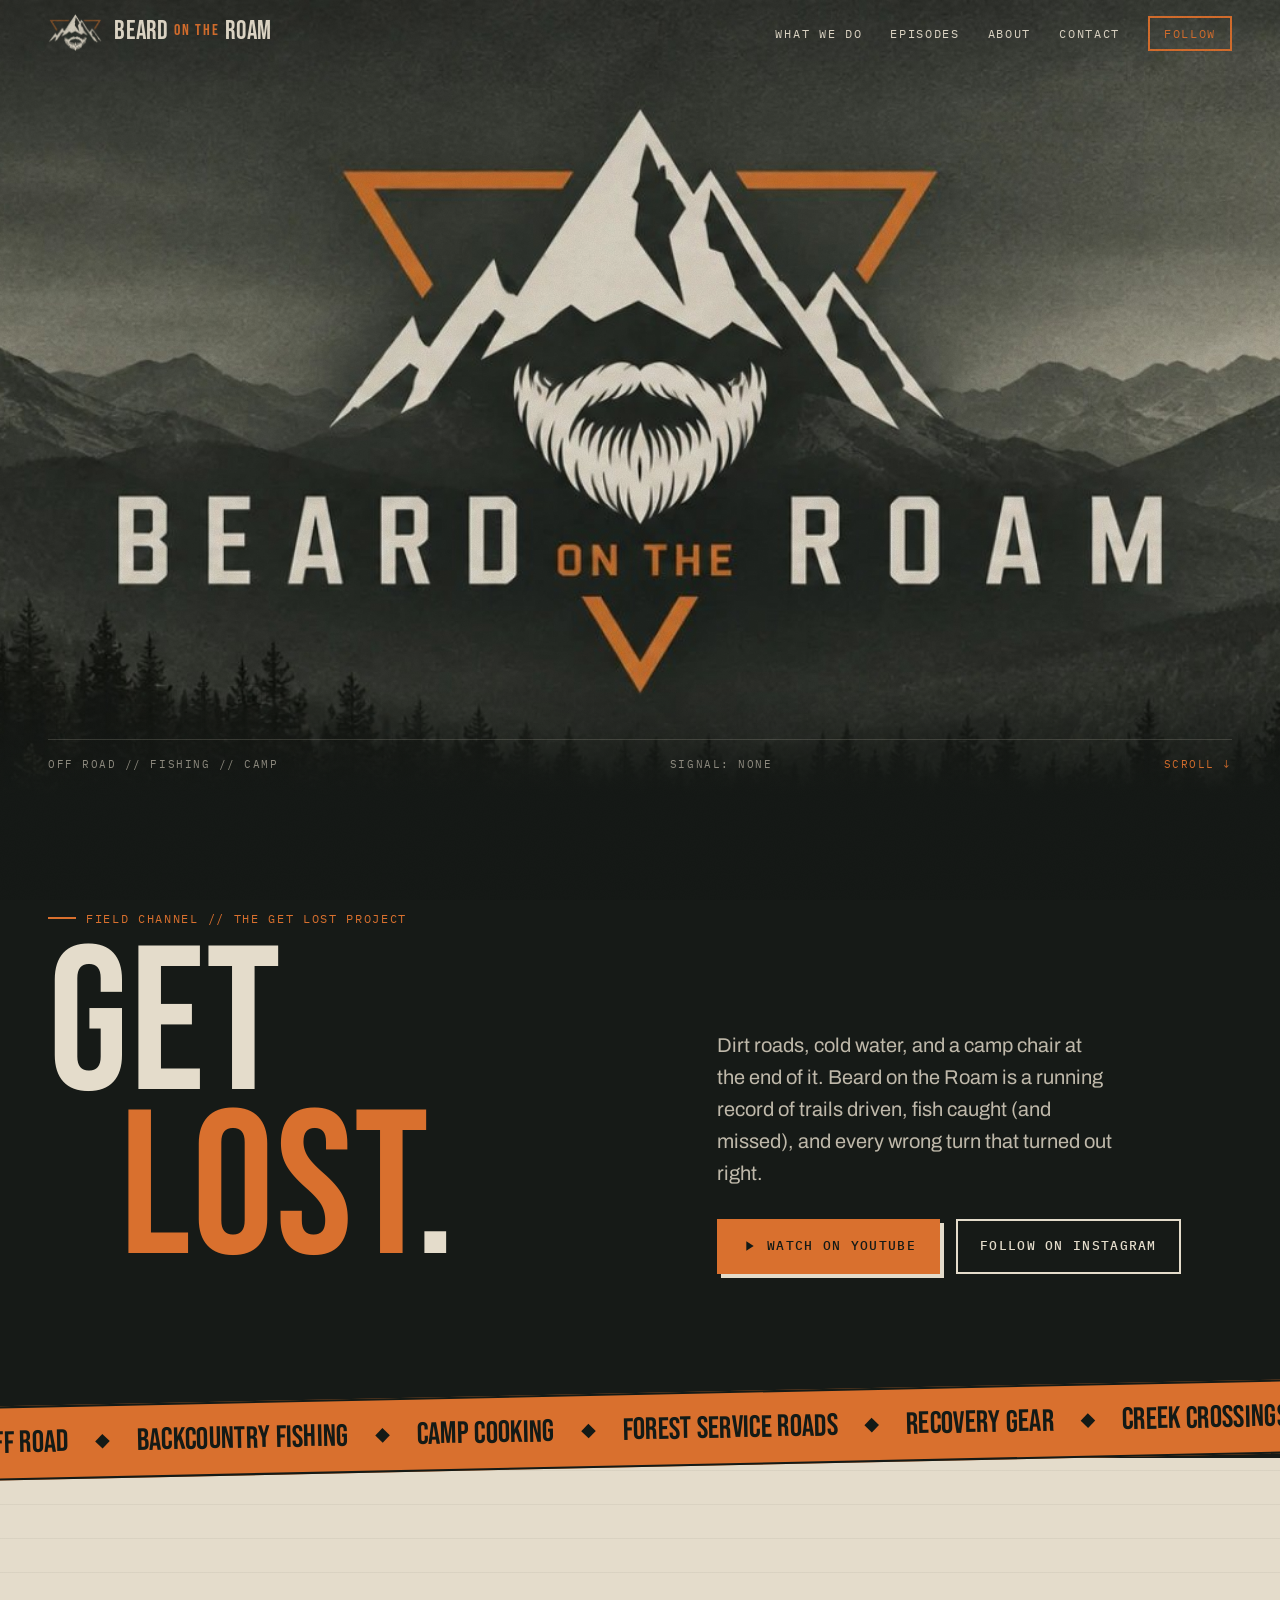
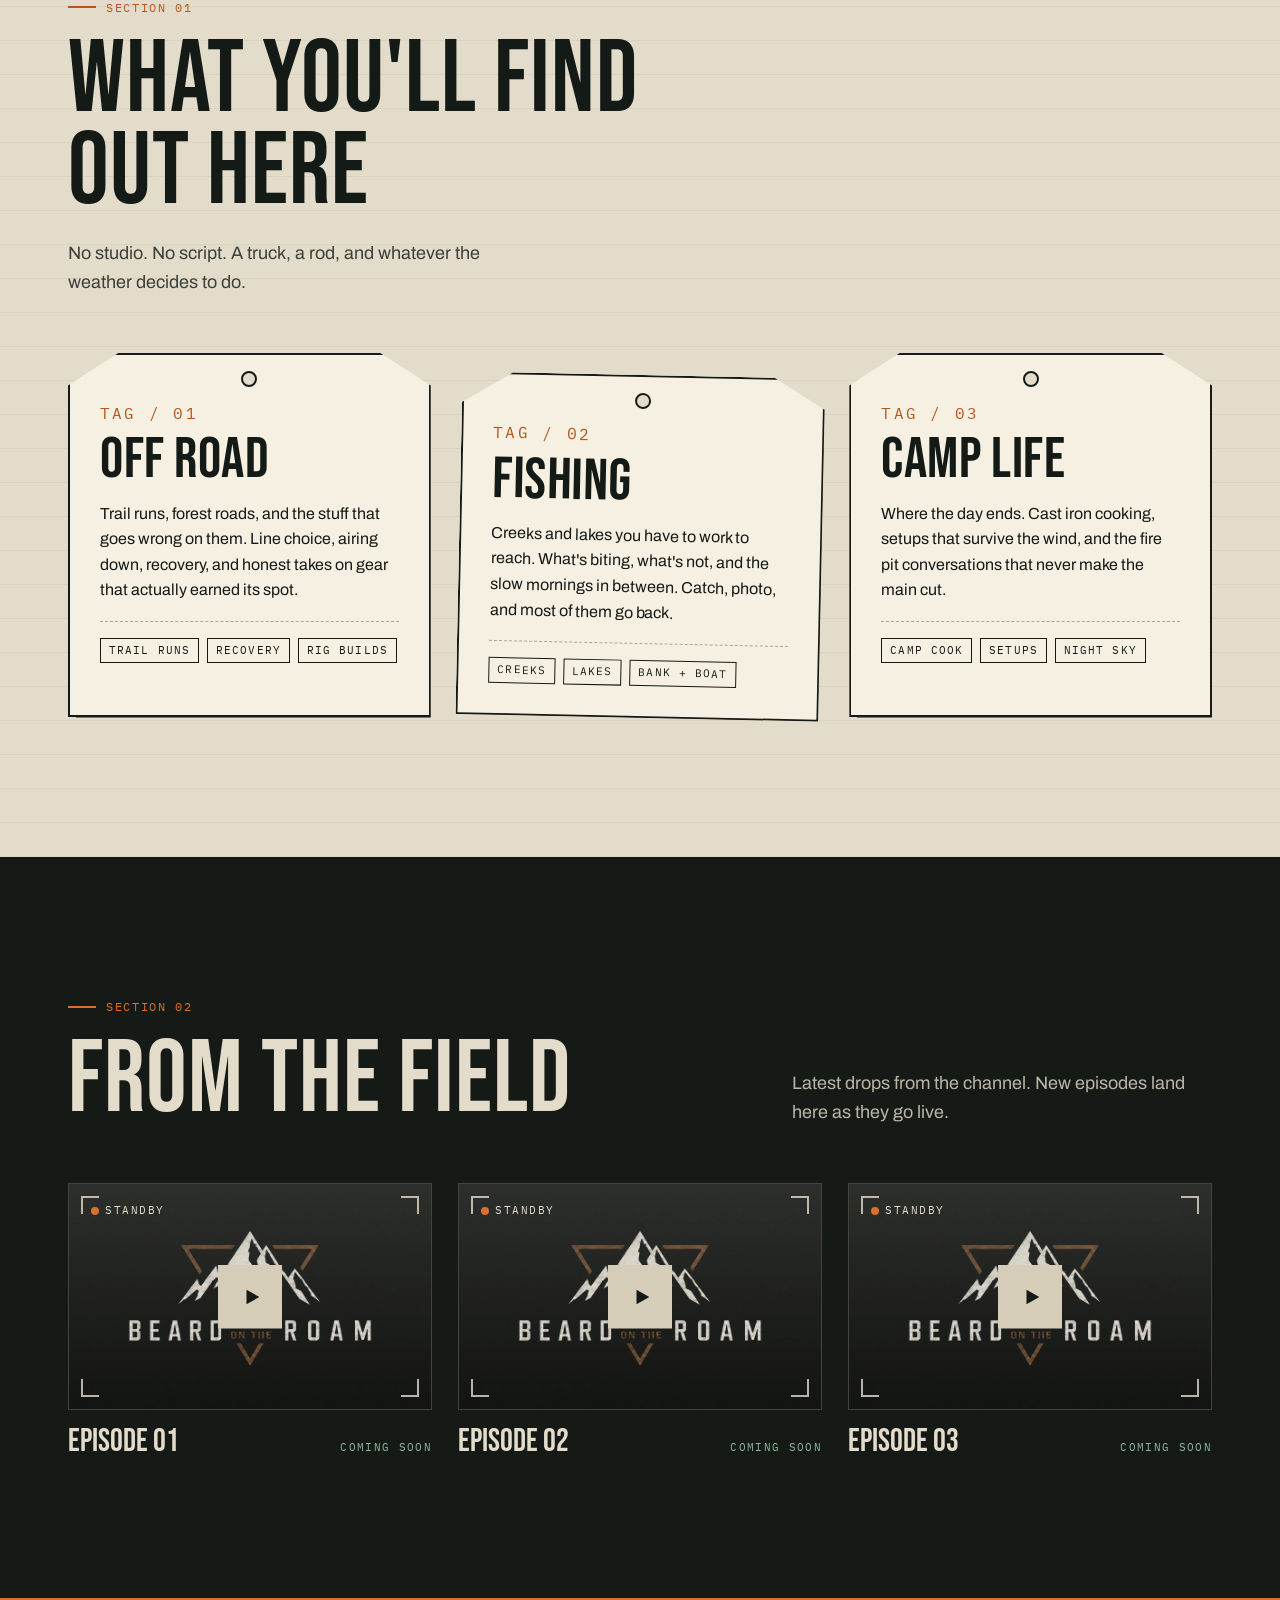
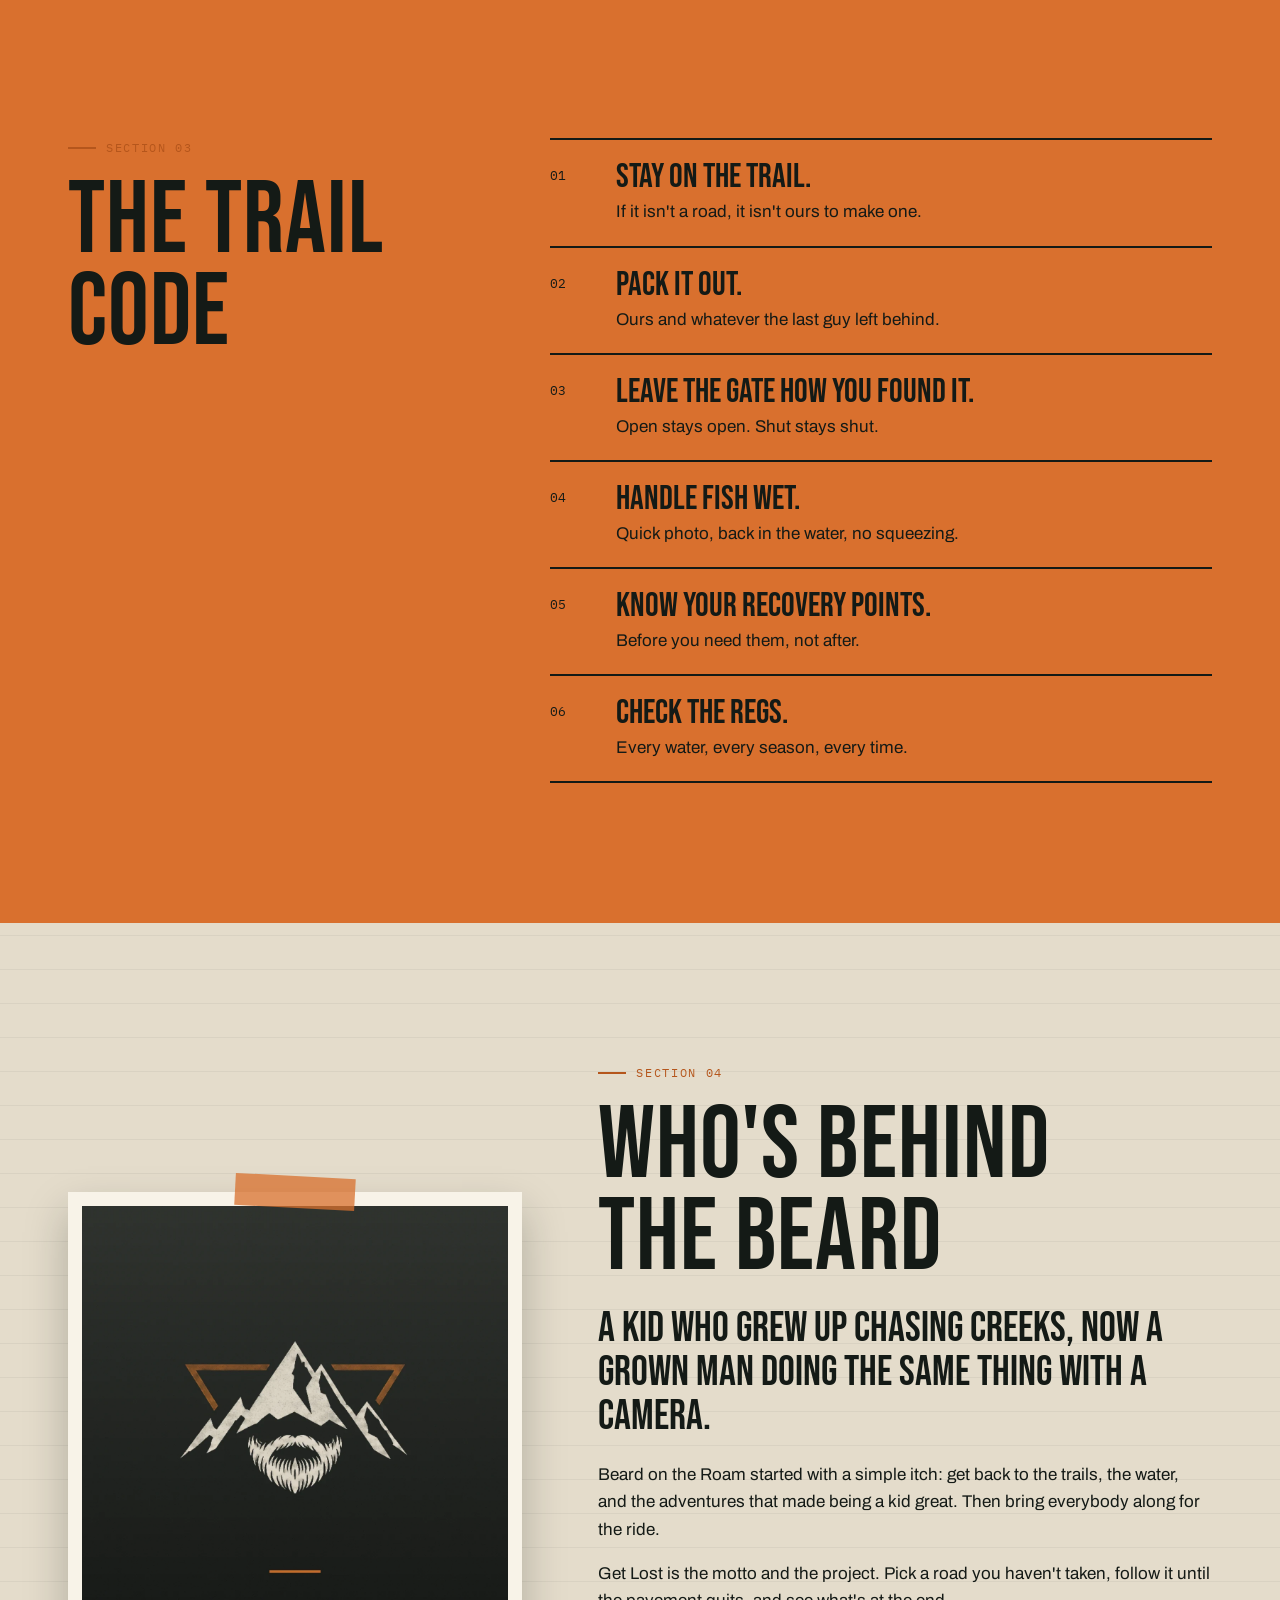
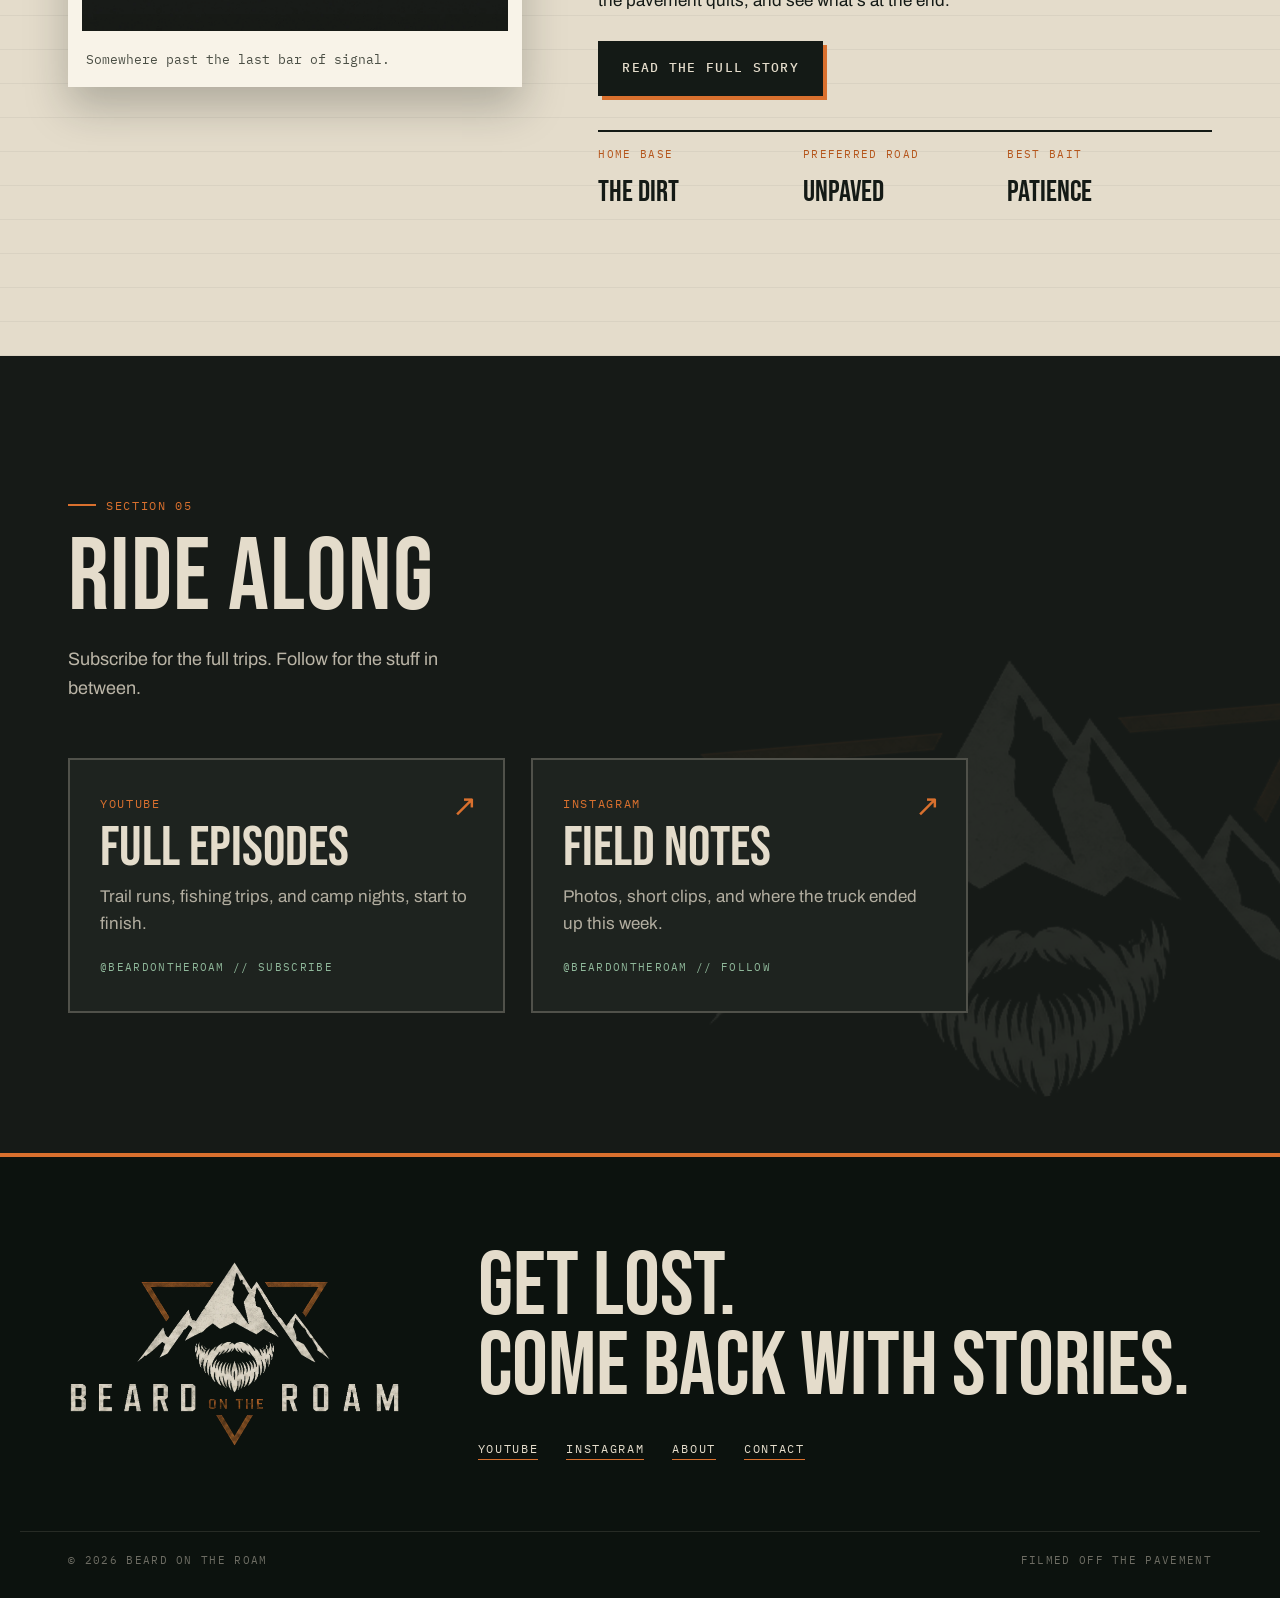
==== commit 4273da80: "Connect YouTube, Instagram, and contact email Social buttons on every page now open the live channel" ====
--- a/index.html
+++ b/index.html
@@ -19,6 +19,21 @@
   <link rel="preconnect" href="https://fonts.gstatic.com" crossorigin>
   <link href="https://fonts.googleapis.com/css2?family=Bebas+Neue&family=Archivo:wght@400;500;700&family=IBM+Plex+Mono:wght@400;500&display=swap" rel="stylesheet">
   <link rel="stylesheet" href="assets/css/style.css">
+  <script type="application/ld+json">
+  {
+    "@context": "https://schema.org",
+    "@type": "Organization",
+    "name": "Beard on the Roam",
+    "slogan": "Get Lost",
+    "description": "Off road trails, backcountry fishing, and camp life.",
+    "logo": "assets/img/icon-512.png",
+    "email": "beardontheroam@gmail.com",
+    "sameAs": [
+      "https://www.youtube.com/@beardontheroam",
+      "https://www.instagram.com/beardontheroam"
+    ]
+  }
+  </script>
 </head>
 <body>
 
@@ -211,7 +226,7 @@
         <header class="section-head">
           <p class="label">Section 05</p>
           <h2>Ride along</h2>
-          <p class="section-lede">The channels are getting rebuilt from the ground up. Links go live here first.</p>
+          <p class="section-lede">Subscribe for the full trips. Follow for the stuff in between.</p>
         </header>
 
         <div class="follow-grid">
--- a/assets/css/style.css
+++ b/assets/css/style.css
@@ -138,9 +138,10 @@
   .nav ul {
     position: fixed; inset: 0; background: var(--pine);
     flex-direction: column; justify-content: center; gap: 22px;
-    transform: translateY(-100%); transition: transform .3s ease;
+    transform: translateY(-100%); visibility: hidden; overflow-y: auto;
+    transition: transform .3s ease, visibility 0s linear .3s;
   }
-  .nav ul.is-open { transform: none; }
+  .nav ul.is-open { transform: none; visibility: visible; transition: transform .3s ease; }
   .nav a { font-family: var(--display); font-size: 44px; letter-spacing: .02em; }
   .nav-cta { font-size: 36px !important; }
   .brand-name { font-size: 22px; }
@@ -153,6 +154,7 @@
   position: relative; overflow: hidden;
   /* tall enough to feel big, short enough that the centered logo never gets cropped */
   height: clamp(420px, 62vw, 92svh);
+  background-color: var(--pine);
   display: flex; flex-direction: column; justify-content: center; align-items: center;
   padding: 80px var(--gutter) 0;
   background:
@@ -160,6 +162,7 @@
     linear-gradient(180deg, #2E322E 0%, #1B1F1C 55%, var(--pine) 100%);
 }
 .banner.has-photo { background-size: cover; background-position: center; background-repeat: no-repeat; }
+.banner.has-photo::after { height: 14%; }
 .banner.has-photo .topo, .banner.has-photo .banner-ridge { display: none; }
 .banner.has-photo .banner-logo { visibility: hidden; }
 .banner::after { /* fade into the page */
@@ -205,6 +208,9 @@
   .hero-inner { grid-template-columns: 1fr; }
   .hero-title { font-size: clamp(110px, 34vw, 200px); }
   .banner { padding-top: 70px; }
+  /* photo banner on phones: sit below the header and keep the baked-in logo uncropped */
+  .banner.has-photo { margin-top: 72px; height: clamp(200px, 70vw, 420px); padding: 0; }
+  .banner.has-photo .hero-foot { display: none; }
   .banner-title { width: 92%; }
   .hero-foot span:nth-child(2) { display: none; }
 }
